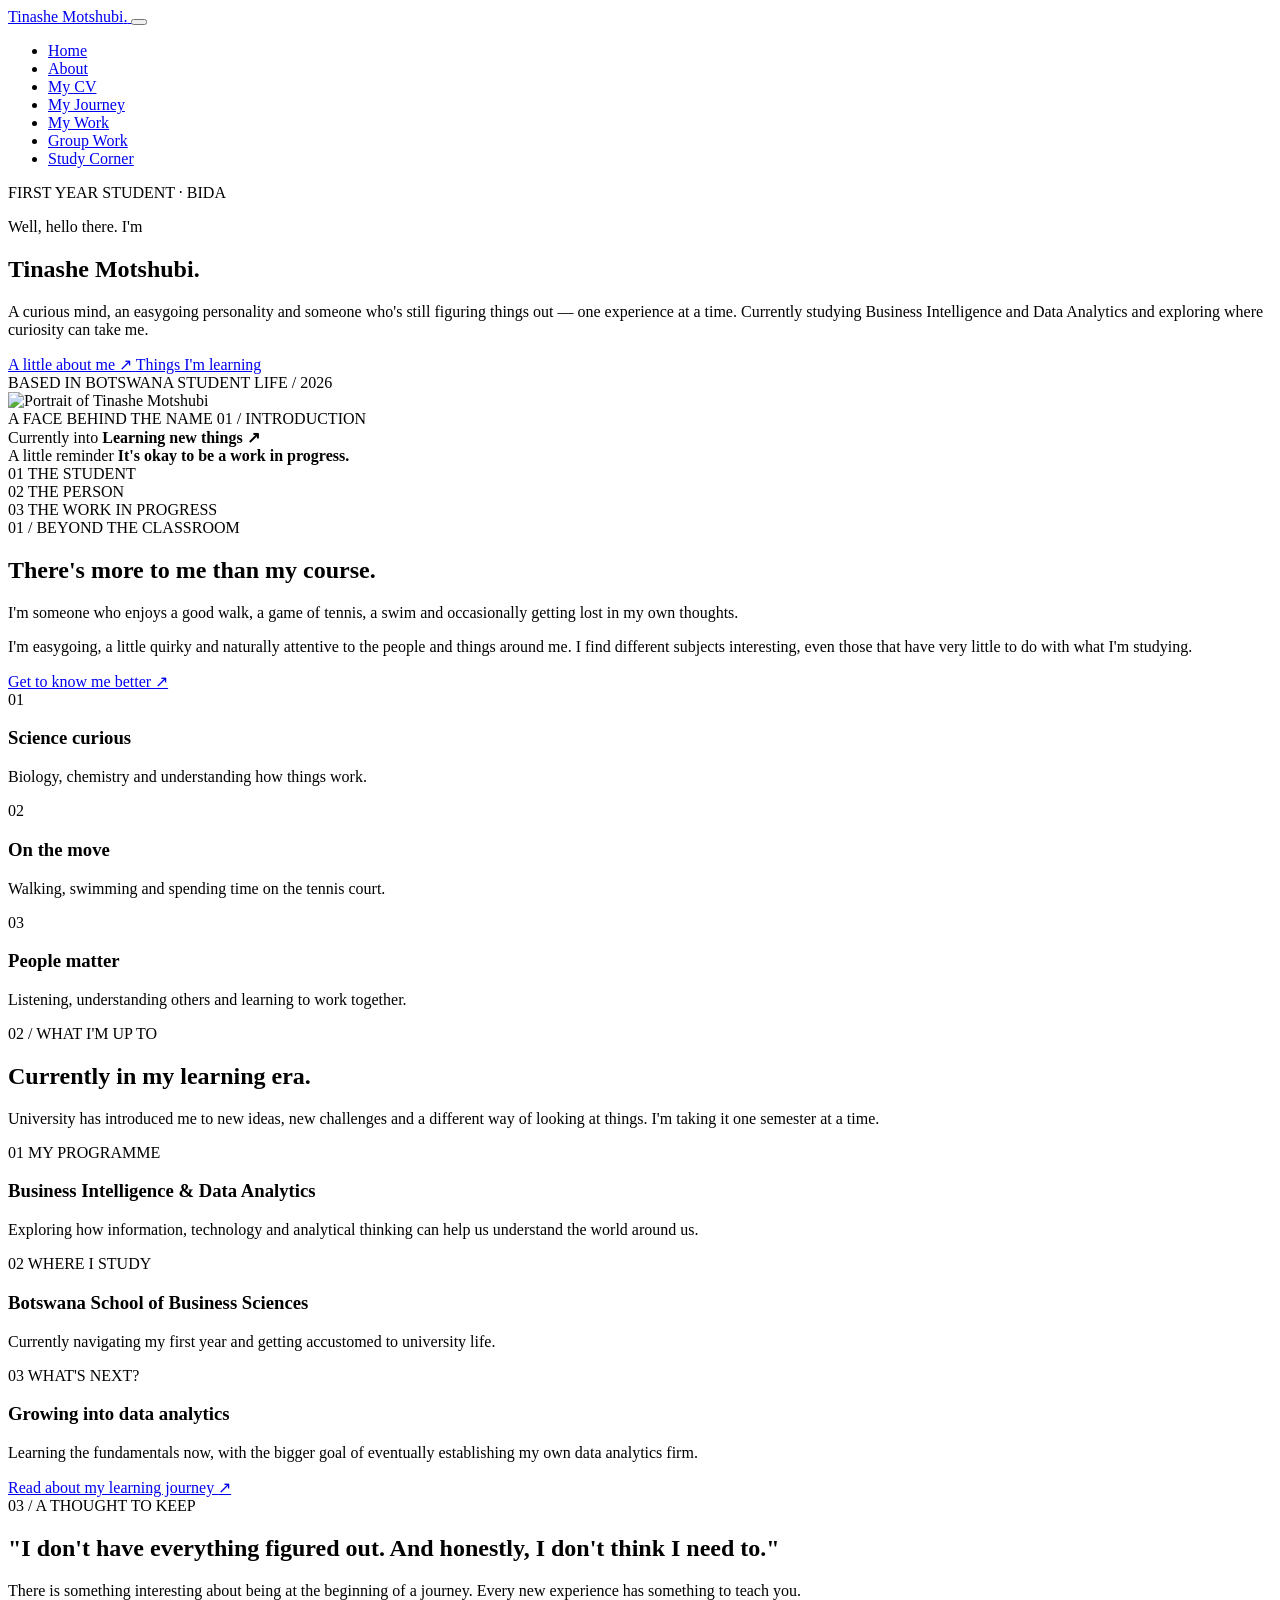
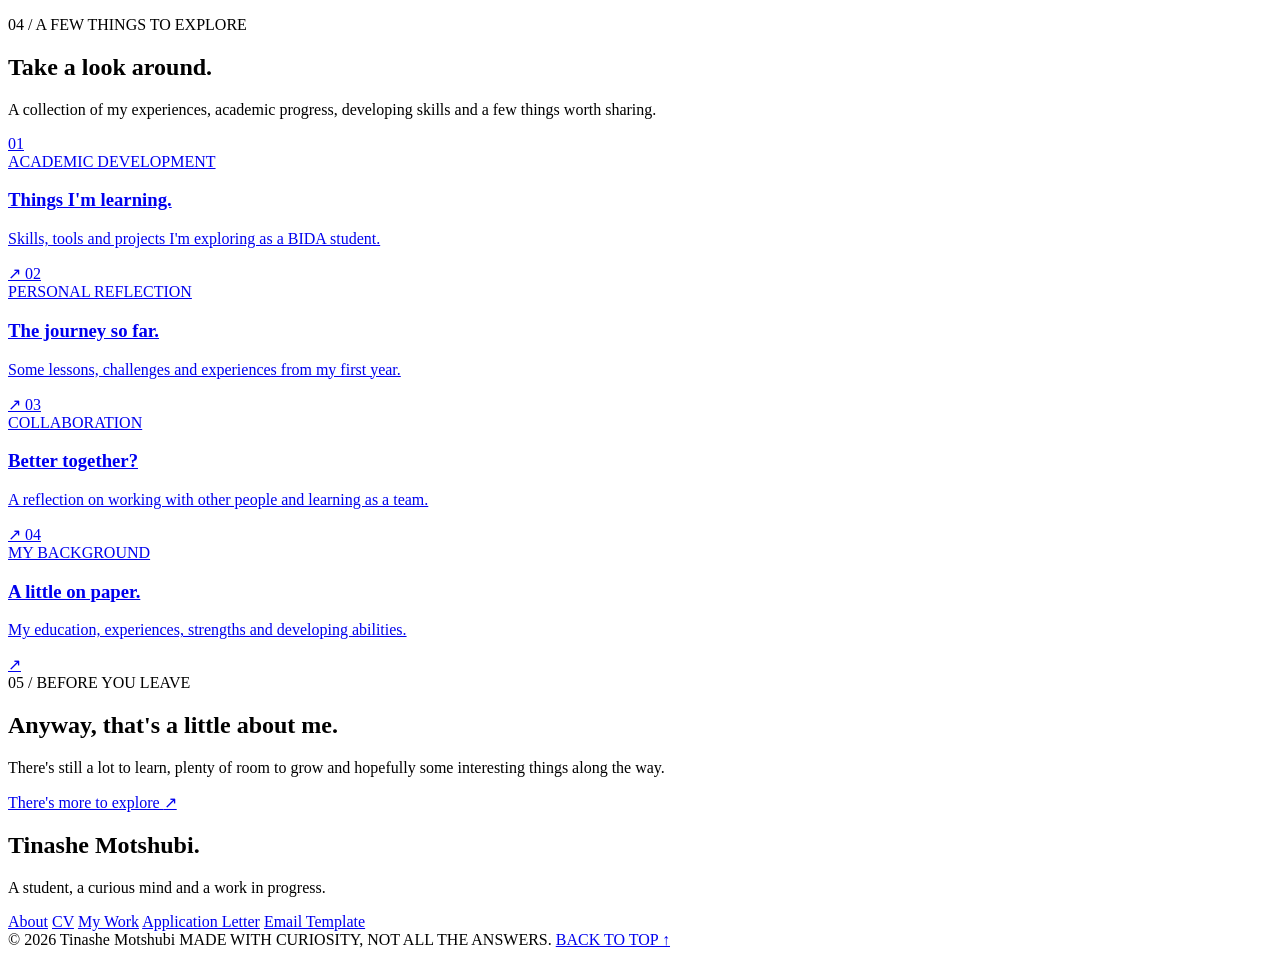
==== index.html @ c5d9ea35 "Add initial HTML structure for personal portfolio" ====
<!DOCTYPE html>
<html lang="en">
<head>
    <meta charset="UTF-8">
    <meta name="viewport" content="width=device-width, initial-scale=1.0">

    <meta name="description" content="The personal portfolio of Tinashe Motshubi, a first-year Business Intelligence and Data Analytics student.">
    <meta name="author" content="Tinashe Motshubi">

    <title>Tinashe Motshubi | Personal Portfolio</title>

    <link rel="stylesheet" href="style.css">

    <script src="script.js" defer></script>
</head>

<body>

    <!-- =========================================
         NAVIGATION
    ========================================== -->

    <header class="site-header">

        <nav class="navigation">

            <a href="index.html" class="site-name">
                Tinashe Motshubi<span>.</span>
            </a>

            <button class="menu-toggle"
                    aria-label="Open navigation menu"
                    aria-expanded="false"
                    aria-controls="nav-menu">
                <span></span>
                <span></span>
                <span></span>
            </button>

            <ul class="nav-menu" id="nav-menu">
                <li><a href="index.html" class="active">Home</a></li>
                <li><a href="pages/about.html">About</a></li>
                <li><a href="pages/cv.html">My CV</a></li>
                <li><a href="pages/learning-journey.html">My Journey</a></li>
                <li><a href="pages/skills-projects.html">My Work</a></li>
                <li><a href="pages/group-work.html">Group Work</a></li>
                <li><a href="pages/study-corner.html">Study Corner</a></li>
            </ul>

        </nav>

    </header>


    <main>

        <!-- =========================================
             HERO SECTION
        ========================================== -->

        <section class="hero-section">

            <div class="hero-content">

                <div class="availability-label">
                    <span class="status-dot"></span>
                    FIRST YEAR STUDENT · BIDA
                </div>

                <p class="hero-intro">Well, hello there. I'm</p>

                <h1>
                    Tinashe
                    <span>Motshubi.</span>
                </h1>

                <p class="hero-description">
                    A curious mind, an easygoing personality and someone
                    who's still figuring things out — one experience at a time.
                    Currently studying Business Intelligence and Data Analytics
                    and exploring where curiosity can take me.
                </p>

                <div class="hero-buttons">

                    <a href="pages/about.html" class="primary-button">
                        A little about me
                        <span aria-hidden="true">↗</span>
                    </a>

                    <a href="pages/skills-projects.html" class="secondary-button">
                        Things I'm learning
                    </a>

                </div>

                <div class="hero-meta">
                    <span>BASED IN BOTSWANA</span>
                    <span>STUDENT LIFE / 2026</span>
                </div>

            </div>


            <div class="hero-visual">

                <!-- Replace this image with Tinashe's actual photograph -->

                <div class="portrait-frame">

                    <img
                        src="assets/images/tinashe.jpg"
                        alt="Portrait of Tinashe Motshubi"
                        class="hero-image"
                    >

                    <div class="image-caption">
                        <span>A FACE BEHIND THE NAME</span>
                        <span>01 / INTRODUCTION</span>
                    </div>

                </div>

                <div class="floating-note note-one">
                    <span>Currently into</span>
                    <strong>Learning new things ↗</strong>
                </div>

                <div class="floating-note note-two">
                    <span>A little reminder</span>
                    <strong>It's okay to be a work in progress.</strong>
                </div>

            </div>

        </section>


        <!-- =========================================
             INTRODUCTION STRIP
        ========================================== -->

        <section class="intro-strip">

            <div class="intro-item">
                <span class="intro-number">01</span>
                <span>THE STUDENT</span>
            </div>

            <div class="intro-item">
                <span class="intro-number">02</span>
                <span>THE PERSON</span>
            </div>

            <div class="intro-item">
                <span class="intro-number">03</span>
                <span>THE WORK IN PROGRESS</span>
            </div>

        </section>


        <!-- =========================================
             ABOUT PREVIEW
        ========================================== -->

        <section class="about-preview section-padding">

            <div class="section-heading">

                <span class="section-label">01 / BEYOND THE CLASSROOM</span>

                <h2>
                    There's more to me
                    than my <span>course.</span>
                </h2>

            </div>

            <div class="about-preview-content">

                <div class="about-statement">
                    <p>
                        I'm someone who enjoys a good walk, a game of tennis,
                        a swim and occasionally getting lost in my own thoughts.
                    </p>

                    <p>
                        I'm easygoing, a little quirky and naturally attentive
                        to the people and things around me. I find different
                        subjects interesting, even those that have very little
                        to do with what I'm studying.
                    </p>

                    <a href="pages/about.html" class="text-link">
                        Get to know me better <span>↗</span>
                    </a>
                </div>

                <div class="interest-cards">

                    <article class="interest-card">
                        <span class="interest-icon">01</span>
                        <h3>Science curious</h3>
                        <p>Biology, chemistry and understanding how things work.</p>
                    </article>

                    <article class="interest-card">
                        <span class="interest-icon">02</span>
                        <h3>On the move</h3>
                        <p>Walking, swimming and spending time on the tennis court.</p>
                    </article>

                    <article class="interest-card">
                        <span class="interest-icon">03</span>
                        <h3>People matter</h3>
                        <p>Listening, understanding others and learning to work together.</p>
                    </article>

                </div>

            </div>

        </section>


        <!-- =========================================
             ACADEMIC LIFE
        ========================================== -->

        <section class="academic-section section-padding">

            <div class="academic-heading">

                <span class="section-label">02 / WHAT I'M UP TO</span>

                <h2>
                    Currently in my
                    <span>learning era.</span>
                </h2>

                <p>
                    University has introduced me to new ideas, new challenges
                    and a different way of looking at things. I'm taking it
                    one semester at a time.
                </p>

            </div>


            <div class="academic-details">

                <article class="academic-card">

                    <span class="card-index">01</span>

                    <span class="card-category">MY PROGRAMME</span>

                    <h3>Business Intelligence & Data Analytics</h3>

                    <p>
                        Exploring how information, technology and analytical
                        thinking can help us understand the world around us.
                    </p>

                </article>


                <article class="academic-card">

                    <span class="card-index">02</span>

                    <span class="card-category">WHERE I STUDY</span>

                    <h3>Botswana School of Business Sciences</h3>

                    <p>
                        Currently navigating my first year and getting
                        accustomed to university life.
                    </p>

                </article>


                <article class="academic-card">

                    <span class="card-index">03</span>

                    <span class="card-category">WHAT'S NEXT?</span>

                    <h3>Growing into data analytics</h3>

                    <p>
                        Learning the fundamentals now, with the bigger goal
                        of eventually establishing my own data analytics firm.
                    </p>

                </article>

            </div>

            <a href="pages/learning-journey.html" class="text-link">
                Read about my learning journey <span>↗</span>
            </a>

        </section>


        <!-- =========================================
             PERSONAL PHILOSOPHY
        ========================================== -->

        <section class="quote-section">

            <div class="quote-content">

                <span class="section-label">03 / A THOUGHT TO KEEP</span>

                <h2>
                    "I don't have everything figured out.
                    <span>And honestly, I don't think I need to.</span>"
                </h2>

                <p>
                    There is something interesting about being at the
                    beginning of a journey. Every new experience has
                    something to teach you.
                </p>

            </div>

        </section>


        <!-- =========================================
             PORTFOLIO PREVIEW
        ========================================== -->

        <section class="portfolio-preview section-padding">

            <div class="section-heading">

                <span class="section-label">04 / A FEW THINGS TO EXPLORE</span>

                <h2>
                    Take a look
                    <span>around.</span>
                </h2>

                <p>
                    A collection of my experiences, academic progress,
                    developing skills and a few things worth sharing.
                </p>

            </div>


            <div class="portfolio-grid">

                <a href="pages/skills-projects.html" class="portfolio-card">

                    <span class="portfolio-number">01</span>

                    <div class="portfolio-card-content">
                        <span>ACADEMIC DEVELOPMENT</span>
                        <h3>Things I'm learning.</h3>
                        <p>
                            Skills, tools and projects I'm exploring
                            as a BIDA student.
                        </p>
                    </div>

                    <span class="portfolio-arrow">↗</span>

                </a>


                <a href="pages/learning-journey.html" class="portfolio-card">

                    <span class="portfolio-number">02</span>

                    <div class="portfolio-card-content">
                        <span>PERSONAL REFLECTION</span>
                        <h3>The journey so far.</h3>
                        <p>
                            Some lessons, challenges and experiences
                            from my first year.
                        </p>
                    </div>

                    <span class="portfolio-arrow">↗</span>

                </a>


                <a href="pages/group-work.html" class="portfolio-card">

                    <span class="portfolio-number">03</span>

                    <div class="portfolio-card-content">
                        <span>COLLABORATION</span>
                        <h3>Better together?</h3>
                        <p>
                            A reflection on working with other people
                            and learning as a team.
                        </p>
                    </div>

                    <span class="portfolio-arrow">↗</span>

                </a>


                <a href="pages/cv.html" class="portfolio-card">

                    <span class="portfolio-number">04</span>

                    <div class="portfolio-card-content">
                        <span>MY BACKGROUND</span>
                        <h3>A little on paper.</h3>
                        <p>
                            My education, experiences, strengths
                            and developing abilities.
                        </p>
                    </div>

                    <span class="portfolio-arrow">↗</span>

                </a>

            </div>

        </section>


        <!-- =========================================
             CLOSING SECTION
        ========================================== -->

        <section class="closing-section">

            <span class="section-label">05 / BEFORE YOU LEAVE</span>

            <h2>
                Anyway, that's
                <span>a little about me.</span>
            </h2>

            <p>
                There's still a lot to learn, plenty of room to grow
                and hopefully some interesting things along the way.
            </p>

            <a href="pages/about.html" class="primary-button">
                There's more to explore <span>↗</span>
            </a>

        </section>

    </main>


    <!-- =========================================
         FOOTER
    ========================================== -->

    <footer class="site-footer">

        <div class="footer-top">

            <div class="footer-identity">
                <h2>Tinashe Motshubi.</h2>
                <p>A student, a curious mind and a work in progress.</p>
            </div>

            <div class="footer-links">

                <a href="pages/about.html">About</a>
                <a href="pages/cv.html">CV</a>
                <a href="pages/skills-projects.html">My Work</a>
                <a href="pages/application-letter.html">Application Letter</a>
                <a href="pages/email-template.html">Email Template</a>

            </div>

        </div>

        <div class="footer-bottom">

            <span>© 2026 Tinashe Motshubi</span>

            <span>MADE WITH CURIOSITY, NOT ALL THE ANSWERS.</span>

            <a href="index.html">BACK TO TOP ↑</a>

        </div>

    </footer>

</body>
</html>
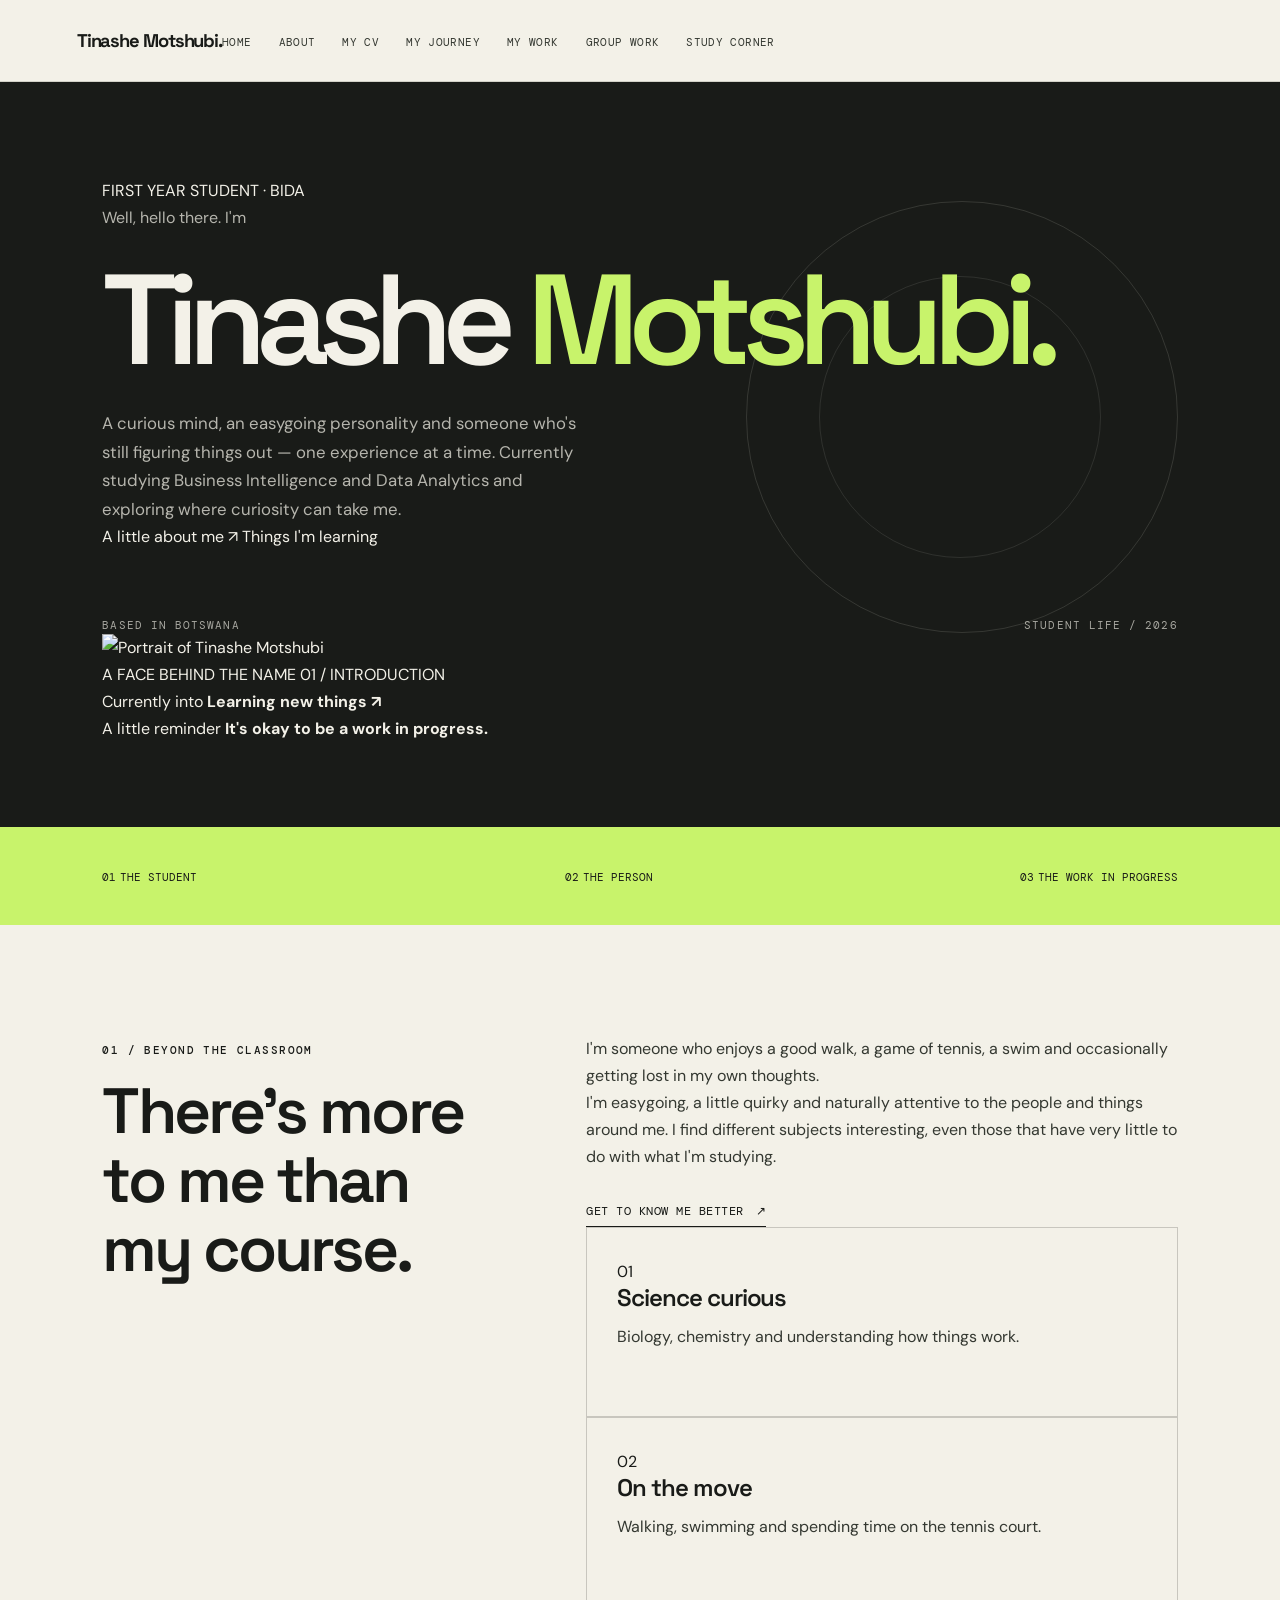
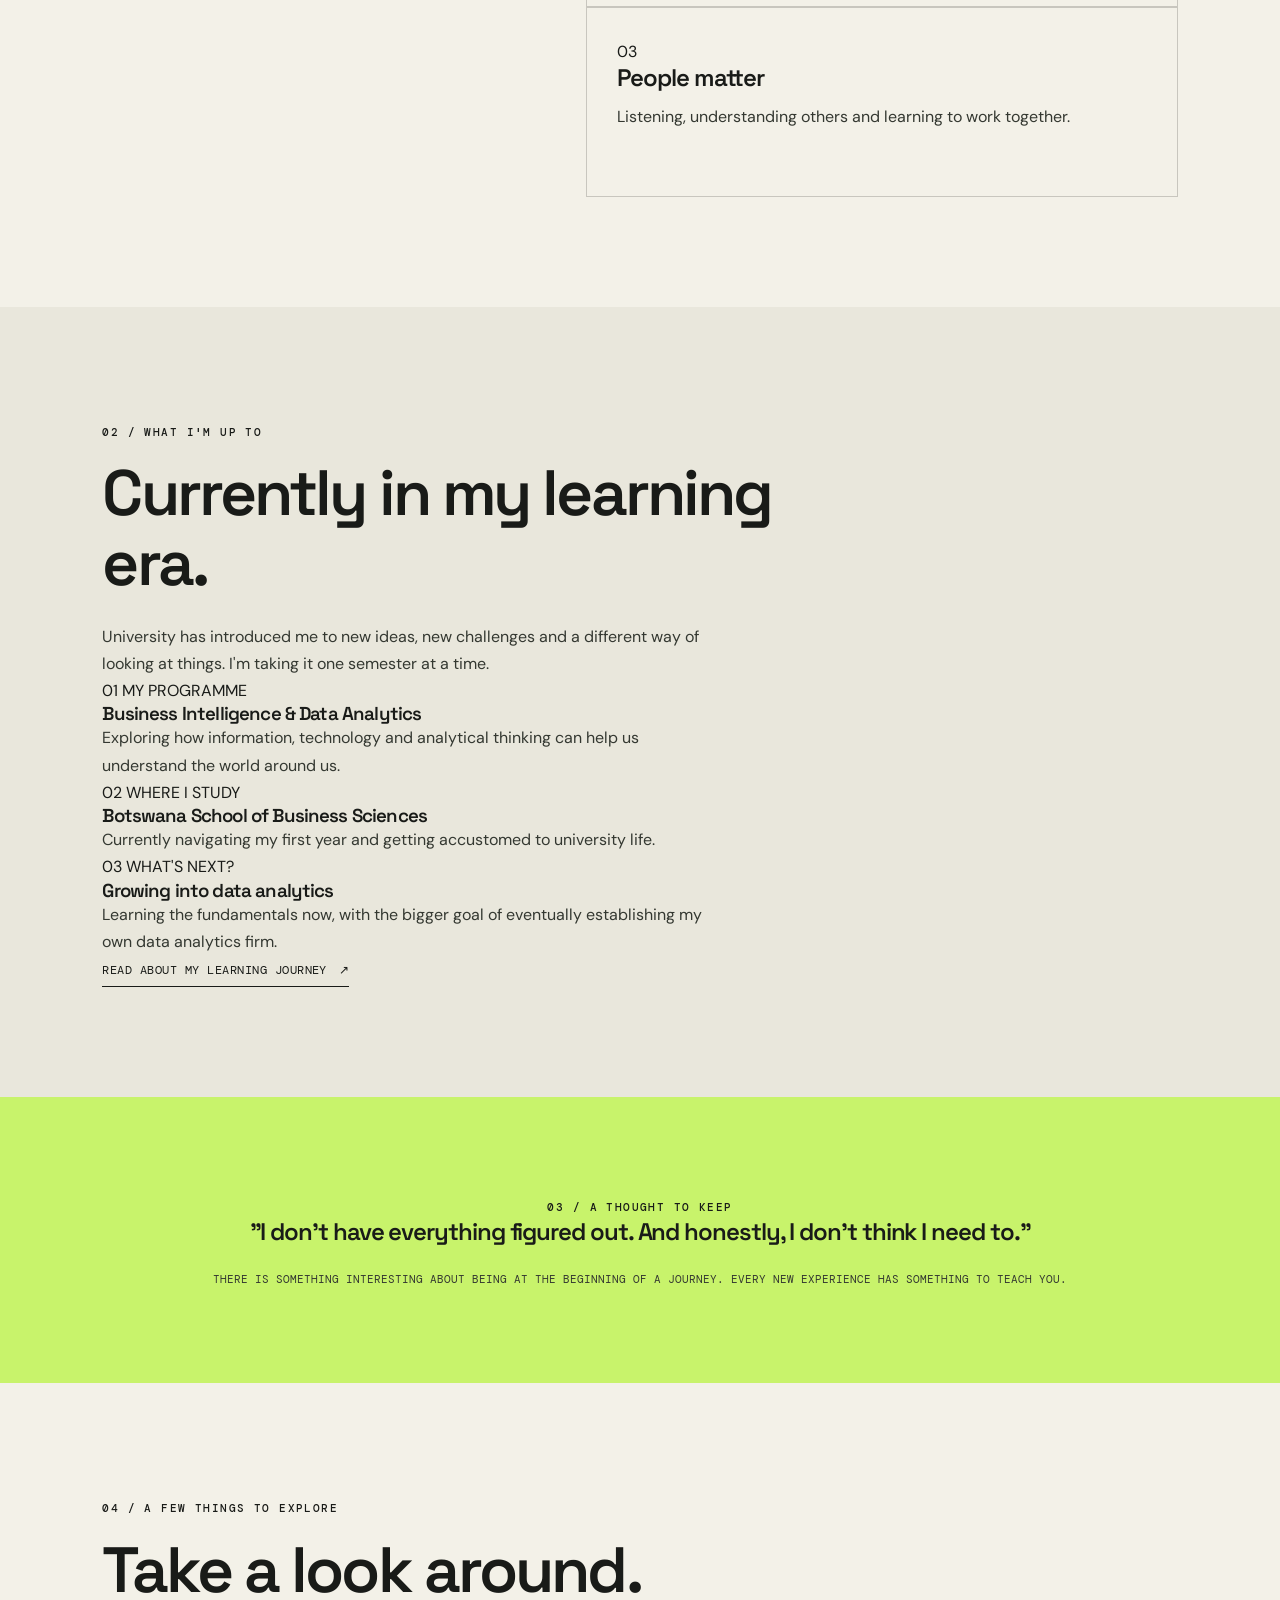
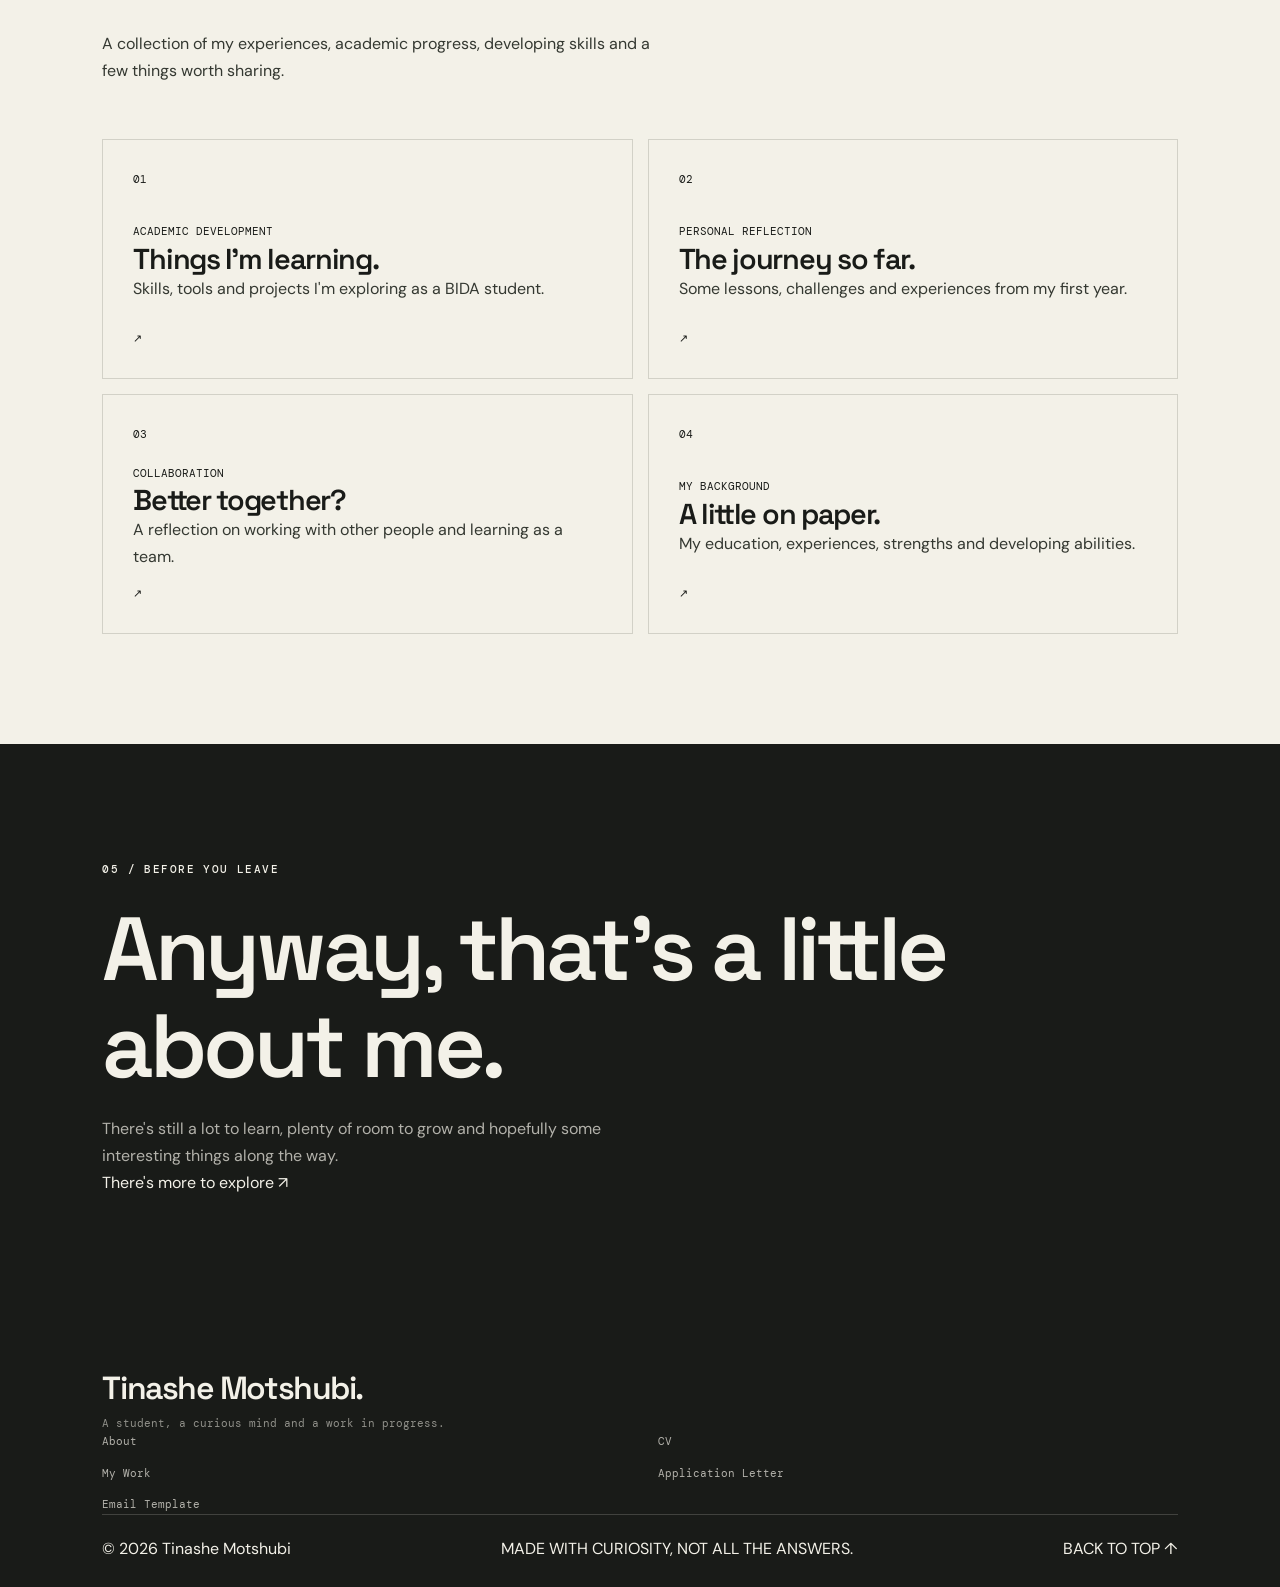
==== commit c6c274b2: "Update index.html" ====
--- a/index.html
+++ b/index.html
@@ -110,7 +110,7 @@
                 <div class="portrait-frame">
 
                     <img
-                        src="assets/images/tinashe.jpg"
+                        src="images/tinashe.JPG"
                         alt="Portrait of Tinashe Motshubi"
                         class="hero-image"
                     >
--- a/style.css
+++ b/style.css
@@ -0,0 +1,2064 @@
+
+/* =========================================================
+   TINASHE MOTSHUBI
+   PERSONAL PORTFOLIO
+   Visual Direction: Contemporary Editorial / Digital Journal
+
+   Colour palette:
+   Warm Paper  #F3F1E8
+   Deep Ink    #191B18
+   Acid Lime   #C8F36B
+   Soft Grey   #DADBD2
+========================================================= */
+
+
+/* =========================================================
+   01. FONTS & ROOT VARIABLES
+========================================================= */
+
+@import url('https://fonts.googleapis.com/css2?family=DM+Mono:wght@400;500&family=DM+Sans:wght@400;500;600;700;800&family=Space+Grotesk:wght@400;500;600;700&display=swap');
+
+:root {
+    --paper: #F3F1E8;
+    --paper-dark: #E9E7DC;
+    --ink: #191B18;
+    --ink-soft: #343831;
+    --lime: #C8F36B;
+    --lime-dark: #A9D84B;
+    --grey: #777A70;
+    --line: #D2D1C7;
+    --white: #FFFFFF;
+
+    --font-heading: 'Space Grotesk', sans-serif;
+    --font-body: 'DM Sans', sans-serif;
+    --font-mono: 'DM Mono', monospace;
+
+    --page-width: 1240px;
+    --section-space: 110px;
+    --radius-small: 5px;
+    --radius-large: 14px;
+
+    --transition: 0.3s ease;
+}
+
+
+/* =========================================================
+   02. RESET & GLOBAL STYLES
+========================================================= */
+
+* {
+    margin: 0;
+    padding: 0;
+    box-sizing: border-box;
+}
+
+html {
+    scroll-behavior: smooth;
+    scroll-padding-top: 90px;
+}
+
+body {
+    background: var(--paper);
+    color: var(--ink);
+    font-family: var(--font-body);
+    font-size: 16px;
+    line-height: 1.7;
+    overflow-x: hidden;
+}
+
+body::selection {
+    background: var(--lime);
+    color: var(--ink);
+}
+
+img {
+    display: block;
+    max-width: 100%;
+}
+
+a {
+    color: inherit;
+    text-decoration: none;
+}
+
+button {
+    font: inherit;
+}
+
+ul {
+    list-style: none;
+}
+
+p {
+    color: var(--ink-soft);
+}
+
+h1,
+h2,
+h3,
+h4 {
+    font-family: var(--font-heading);
+    font-weight: 600;
+    line-height: 1.08;
+    letter-spacing: -0.045em;
+}
+
+::selection {
+    background: var(--lime);
+    color: var(--ink);
+}
+
+
+/* =========================================================
+   03. REUSABLE LAYOUT
+========================================================= */
+
+main {
+    width: 100%;
+    overflow: hidden;
+}
+
+.section-padding {
+    padding: var(--section-space) max(6%, calc((100% - var(--page-width)) / 2));
+}
+
+.section-heading {
+    max-width: 760px;
+    margin-bottom: 55px;
+}
+
+.section-heading h2 {
+    font-size: clamp(2.3rem, 5vw, 4.3rem);
+    max-width: 750px;
+    margin: 15px 0 20px;
+}
+
+.section-heading > p:not(.eyebrow) {
+    max-width: 570px;
+}
+
+.section-number {
+    display: inline-block;
+    font-family: var(--font-mono);
+    font-size: 0.75rem;
+    color: var(--grey);
+    margin-bottom: 15px;
+}
+
+.eyebrow,
+.section-label,
+.note-label {
+    font-family: var(--font-mono);
+    font-size: 0.68rem;
+    font-weight: 500;
+    letter-spacing: 0.13em;
+    text-transform: uppercase;
+}
+
+.eyebrow {
+    color: var(--grey);
+}
+
+.large-paragraph {
+    font-family: var(--font-heading);
+    font-size: clamp(1.5rem, 2.5vw, 2.2rem);
+    line-height: 1.3;
+    letter-spacing: -0.035em;
+    color: var(--ink);
+}
+
+.text-link {
+    display: inline-flex;
+    align-items: center;
+    gap: 12px;
+    padding-bottom: 5px;
+    border-bottom: 1px solid var(--ink);
+    font-family: var(--font-mono);
+    font-size: 0.76rem;
+    text-transform: uppercase;
+    letter-spacing: 0.04em;
+    transition: var(--transition);
+}
+
+.text-link:hover {
+    color: #638A26;
+    border-color: #638A26;
+    gap: 19px;
+}
+
+
+/* =========================================================
+   04. HEADER & NAVIGATION
+========================================================= */
+
+.site-header {
+    min-height: 82px;
+    padding: 0 6%;
+    display: flex;
+    align-items: center;
+    justify-content: space-between;
+    gap: 30px;
+    position: relative;
+    z-index: 100;
+    background: var(--paper);
+    border-bottom: 1px solid var(--line);
+}
+
+.site-name {
+    font-family: var(--font-heading);
+    font-size: 1.15rem;
+    font-weight: 700;
+    letter-spacing: -0.06em;
+    white-space: nowrap;
+}
+
+.navigation {
+    display: flex;
+    align-items: center;
+}
+
+.nav-menu {
+    display: flex;
+    align-items: center;
+    gap: 27px;
+}
+
+.nav-menu a {
+    position: relative;
+    font-family: var(--font-mono);
+    font-size: 0.66rem;
+    text-transform: uppercase;
+    letter-spacing: 0.035em;
+    color: var(--ink-soft);
+    transition: var(--transition);
+}
+
+.nav-menu a::after {
+    content: "";
+    position: absolute;
+    left: 0;
+    bottom: -7px;
+    width: 0;
+    height: 2px;
+    background: var(--ink);
+    transition: var(--transition);
+}
+
+.nav-menu a:hover {
+    color: var(--ink);
+}
+
+.nav-menu a:hover::after {
+    width: 100%;
+}
+
+.menu-toggle {
+    display: none;
+    width: 43px;
+    height: 43px;
+    border: 1px solid var(--line);
+    background: transparent;
+    border-radius: 50%;
+    cursor: pointer;
+    align-items: center;
+    justify-content: center;
+    flex-direction: column;
+    gap: 6px;
+}
+
+.menu-toggle span {
+    display: block;
+    width: 17px;
+    height: 2px;
+    background: var(--ink);
+    transition: var(--transition);
+}
+
+.menu-toggle.menu-active span:first-child {
+    transform: translateY(4px) rotate(45deg);
+}
+
+.menu-toggle.menu-active span:last-child {
+    transform: translateY(-4px) rotate(-45deg);
+}
+
+
+/* =========================================================
+   05. HOMEPAGE HERO
+========================================================= */
+
+.hero-section {
+    min-height: 690px;
+    padding: 95px 8% 85px;
+    background: var(--ink);
+    color: var(--paper);
+    display: flex;
+    flex-direction: column;
+    justify-content: space-between;
+    position: relative;
+    isolation: isolate;
+}
+
+.hero-section::before {
+    content: "";
+    position: absolute;
+    width: 430px;
+    height: 430px;
+    border: 1px solid rgba(243, 241, 232, 0.13);
+    border-radius: 50%;
+    right: 8%;
+    top: 16%;
+    z-index: -1;
+}
+
+.hero-section::after {
+    content: "";
+    position: absolute;
+    width: 280px;
+    height: 280px;
+    border: 1px solid rgba(243, 241, 232, 0.1);
+    border-radius: 50%;
+    right: 14%;
+    top: 26%;
+    z-index: -1;
+}
+
+.hero-section .eyebrow,
+.hero-section .section-label {
+    color: var(--lime);
+}
+
+.hero-section h1 {
+    max-width: 1000px;
+    font-size: clamp(4rem, 10vw, 9.2rem);
+    line-height: 0.92;
+    letter-spacing: -0.085em;
+    color: var(--paper);
+    margin: 30px 0;
+}
+
+.hero-section h1 span {
+    color: var(--lime);
+}
+
+.hero-section p {
+    color: rgba(243, 241, 232, 0.72);
+}
+
+.hero-section .hero-description {
+    max-width: 480px;
+    font-size: 1.05rem;
+    margin-top: 28px;
+}
+
+.hero-bottom,
+.hero-meta,
+.hero-details {
+    display: flex;
+    align-items: center;
+    justify-content: space-between;
+    gap: 20px;
+    margin-top: 65px;
+}
+
+.hero-bottom span,
+.hero-meta span,
+.hero-details span {
+    font-family: var(--font-mono);
+    font-size: 0.67rem;
+    letter-spacing: 0.1em;
+    text-transform: uppercase;
+    color: rgba(243, 241, 232, 0.65);
+}
+
+
+/* =========================================================
+   06. HOMEPAGE CONTENT SECTIONS
+========================================================= */
+
+.intro-strip {
+    padding: 35px 8%;
+    display: flex;
+    justify-content: space-between;
+    align-items: center;
+    gap: 30px;
+    background: var(--lime);
+}
+
+.intro-strip p {
+    color: var(--ink);
+    font-family: var(--font-heading);
+    font-size: 1.2rem;
+}
+
+.intro-strip span {
+    font-family: var(--font-mono);
+    font-size: 0.7rem;
+    text-transform: uppercase;
+}
+
+.about-preview,
+.academic-section,
+.portfolio-preview,
+.closing-section {
+    padding: var(--section-space) 8%;
+}
+
+.about-preview {
+    display: grid;
+    grid-template-columns: 0.8fr 1.2fr;
+    gap: 90px;
+    align-items: start;
+}
+
+.about-preview h2,
+.academic-section h2,
+.portfolio-preview h2 {
+    font-size: clamp(2.7rem, 5vw, 5rem);
+    max-width: 700px;
+    margin: 15px 0 25px;
+}
+
+.about-preview p,
+.academic-section p {
+    max-width: 600px;
+}
+
+.about-preview .text-link {
+    margin-top: 30px;
+}
+
+.academic-section {
+    background: var(--paper-dark);
+}
+
+.academic-section > div,
+.academic-content {
+    max-width: var(--page-width);
+    margin: auto;
+}
+
+.quote-section,
+.quote-block {
+    padding: 95px 8%;
+    background: var(--lime);
+    text-align: center;
+}
+
+.quote-section blockquote,
+.quote-block blockquote {
+    max-width: 950px;
+    margin: auto;
+    font-family: var(--font-heading);
+    font-size: clamp(2rem, 5vw, 4.5rem);
+    line-height: 1.15;
+    letter-spacing: -0.06em;
+}
+
+.quote-section p,
+.quote-block p {
+    margin-top: 25px;
+    font-family: var(--font-mono);
+    font-size: 0.68rem;
+    text-transform: uppercase;
+}
+
+.portfolio-preview {
+    background: var(--paper);
+}
+
+.portfolio-grid,
+.preview-grid {
+    display: grid;
+    grid-template-columns: repeat(2, 1fr);
+    gap: 15px;
+    margin-top: 45px;
+}
+
+.portfolio-card,
+.preview-card {
+    min-height: 240px;
+    padding: 30px;
+    border: 1px solid var(--line);
+    display: flex;
+    flex-direction: column;
+    justify-content: space-between;
+    transition: var(--transition);
+}
+
+.portfolio-card:hover,
+.preview-card:hover {
+    background: var(--lime);
+    border-color: var(--lime);
+    transform: translateY(-4px);
+}
+
+.portfolio-card h3,
+.preview-card h3 {
+    font-size: 1.8rem;
+}
+
+.portfolio-card span,
+.preview-card span {
+    font-family: var(--font-mono);
+    font-size: 0.7rem;
+    text-transform: uppercase;
+}
+
+.closing-section {
+    background: var(--ink);
+    color: var(--paper);
+}
+
+.closing-section h2 {
+    max-width: 850px;
+    font-size: clamp(3rem, 7vw, 6.5rem);
+    color: var(--paper);
+    margin: 20px 0;
+}
+
+.closing-section p {
+    max-width: 520px;
+    color: rgba(243, 241, 232, 0.7);
+}
+
+.closing-section .text-link {
+    color: var(--lime);
+    border-color: var(--lime);
+    margin-top: 30px;
+}
+
+
+/* =========================================================
+   07. GENERAL INNER PAGE HERO
+========================================================= */
+
+.page-hero {
+    min-height: 500px;
+    padding: 55px 8% 65px;
+    background: var(--ink);
+    color: var(--paper);
+    display: flex;
+    flex-direction: column;
+    justify-content: space-between;
+    position: relative;
+    overflow: hidden;
+}
+
+.page-hero::after {
+    content: "";
+    position: absolute;
+    width: 360px;
+    height: 360px;
+    border: 1px solid rgba(243, 241, 232, 0.13);
+    border-radius: 50%;
+    right: -70px;
+    bottom: -170px;
+}
+
+.page-hero .section-label,
+.page-hero .eyebrow {
+    color: var(--lime);
+}
+
+.page-hero-content {
+    position: relative;
+    z-index: 1;
+    margin: 65px 0 55px;
+}
+
+.page-hero h1 {
+    max-width: 1000px;
+    font-size: clamp(3.5rem, 8vw, 7.5rem);
+    color: var(--paper);
+    letter-spacing: -0.08em;
+    line-height: 0.98;
+    margin: 18px 0 25px;
+}
+
+.page-hero h1 span {
+    color: var(--lime);
+    display: block;
+}
+
+.page-hero .hero-description {
+    max-width: 550px;
+    color: rgba(243, 241, 232, 0.7);
+    font-size: 1.05rem;
+}
+
+.email-meta,
+.study-meta,
+.page-meta {
+    display: flex;
+    justify-content: space-between;
+    flex-wrap: wrap;
+    gap: 15px;
+    border-top: 1px solid rgba(243, 241, 232, 0.2);
+    padding-top: 20px;
+}
+
+.email-meta span,
+.study-meta span,
+.page-meta span {
+    color: rgba(243, 241, 232, 0.65);
+    font-family: var(--font-mono);
+    font-size: 0.65rem;
+    letter-spacing: 0.09em;
+}
+
+
+/* =========================================================
+   08. ABOUT PAGE
+========================================================= */
+
+.about-hero {
+    background: var(--ink);
+}
+
+.about-introduction,
+.about-personality,
+.about-academics,
+.about-direction,
+.about-hobbies {
+    padding: var(--section-space) 8%;
+}
+
+.about-introduction {
+    display: grid;
+    grid-template-columns: 0.8fr 1.2fr;
+    gap: 80px;
+}
+
+.about-introduction h2,
+.about-personality h2,
+.about-academics h2,
+.about-direction h2,
+.about-hobbies h2 {
+    font-size: clamp(2.3rem, 5vw, 4.5rem);
+    margin: 15px 0 25px;
+}
+
+.about-introduction p,
+.about-personality p,
+.about-academics p,
+.about-direction p,
+.about-hobbies p {
+    max-width: 650px;
+}
+
+.about-personality {
+    background: var(--lime);
+}
+
+.about-personality p {
+    color: var(--ink);
+}
+
+.personality-grid,
+.hobby-grid,
+.interest-grid {
+    display: grid;
+    grid-template-columns: repeat(3, 1fr);
+    gap: 15px;
+    margin-top: 45px;
+}
+
+.personality-card,
+.hobby-card,
+.interest-card {
+    padding: 30px;
+    min-height: 190px;
+    border: 1px solid rgba(25, 27, 24, 0.2);
+}
+
+.personality-card h3,
+.hobby-card h3,
+.interest-card h3 {
+    font-size: 1.5rem;
+    margin-bottom: 12px;
+}
+
+.about-academics {
+    background: var(--paper);
+}
+
+.about-direction {
+    background: var(--ink);
+    color: var(--paper);
+}
+
+.about-direction h2,
+.about-direction h3 {
+    color: var(--paper);
+}
+
+.about-direction p {
+    color: rgba(243, 241, 232, 0.7);
+}
+
+.about-hobbies {
+    background: var(--paper-dark);
+}
+
+
+/* =========================================================
+   09. CV PAGE
+========================================================= */
+
+.cv-hero {
+    background: var(--ink);
+}
+
+.cv-introduction,
+.cv-objective,
+.cv-education,
+.cv-leadership,
+.cv-skills,
+.cv-interests,
+.cv-references {
+    padding: 85px 8%;
+}
+
+.cv-contact-strip {
+    display: flex;
+    flex-wrap: wrap;
+    gap: 25px;
+    padding: 25px 8%;
+    background: var(--lime);
+}
+
+.cv-contact-strip p,
+.cv-contact-strip a {
+    color: var(--ink);
+    font-family: var(--font-mono);
+    font-size: 0.75rem;
+}
+
+.cv-objective {
+    display: grid;
+    grid-template-columns: 0.8fr 1.2fr;
+    gap: 75px;
+}
+
+.cv-objective h2,
+.cv-education h2,
+.cv-leadership h2,
+.cv-skills h2,
+.cv-interests h2 {
+    font-size: clamp(2.2rem, 4vw, 4rem);
+    margin: 15px 0 25px;
+}
+
+.education-timeline {
+    max-width: 900px;
+    margin-top: 45px;
+    border-left: 1px solid var(--line);
+}
+
+.timeline-item,
+.education-item {
+    position: relative;
+    padding: 0 0 35px 35px;
+    margin-left: 5px;
+}
+
+.timeline-item::before,
+.education-item::before {
+    content: "";
+    position: absolute;
+    left: -6px;
+    top: 8px;
+    width: 11px;
+    height: 11px;
+    background: var(--lime-dark);
+    border: 2px solid var(--paper);
+    border-radius: 50%;
+}
+
+.timeline-item h3,
+.education-item h3 {
+    font-size: 1.3rem;
+    margin-bottom: 5px;
+}
+
+.timeline-item .timeline-date,
+.education-item .timeline-date {
+    font-family: var(--font-mono);
+    font-size: 0.68rem;
+    color: var(--grey);
+    margin-bottom: 8px;
+}
+
+.cv-leadership {
+    background: var(--paper-dark);
+}
+
+.cv-skills {
+    background: var(--ink);
+    color: var(--paper);
+}
+
+.cv-skills h2 {
+    color: var(--paper);
+}
+
+.cv-skills p {
+    color: rgba(243, 241, 232, 0.75);
+}
+
+.cv-skills ul,
+.cv-interests ul {
+    display: grid;
+    grid-template-columns: repeat(2, 1fr);
+    gap: 12px;
+    margin-top: 30px;
+}
+
+.cv-skills li,
+.cv-interests li {
+    padding: 15px 18px;
+    border: 1px solid var(--line);
+}
+
+.cv-skills li {
+    border-color: rgba(243, 241, 232, 0.2);
+    color: var(--paper);
+}
+
+.cv-references {
+    background: var(--lime);
+}
+
+
+/* =========================================================
+   10. LEARNING JOURNEY PAGE
+========================================================= */
+
+.learning-hero {
+    background: var(--ink);
+}
+
+.learning-introduction,
+.learning-reflection,
+.learning-lessons,
+.learning-conclusion {
+    padding: var(--section-space) 8%;
+}
+
+.learning-introduction {
+    display: grid;
+    grid-template-columns: 0.8fr 1.2fr;
+    gap: 80px;
+}
+
+.learning-introduction h2,
+.learning-reflection h2,
+.learning-lessons h2 {
+    font-size: clamp(2.3rem, 5vw, 4rem);
+    margin: 15px 0 25px;
+}
+
+.learning-article {
+    max-width: 820px;
+    margin: auto;
+}
+
+.learning-article p {
+    margin-bottom: 22px;
+    line-height: 1.9;
+}
+
+.learning-article h2,
+.learning-article h3 {
+    margin: 35px 0 15px;
+}
+
+.learning-lessons {
+    background: var(--paper-dark);
+}
+
+.lesson-grid,
+.learning-grid {
+    display: grid;
+    grid-template-columns: repeat(3, 1fr);
+    gap: 15px;
+}
+
+.lesson-card,
+.learning-card {
+    padding: 30px;
+    min-height: 220px;
+    border: 1px solid var(--line);
+}
+
+.lesson-card h3,
+.learning-card h3 {
+    font-size: 1.5rem;
+    margin: 18px 0 12px;
+}
+
+.lesson-card > span,
+.learning-card > span {
+    font-family: var(--font-mono);
+    font-size: 0.7rem;
+    color: var(--grey);
+}
+
+.learning-conclusion {
+    background: var(--lime);
+}
+
+
+/* =========================================================
+   11. GROUP WORK PAGE
+========================================================= */
+
+.group-hero {
+    background: var(--ink);
+}
+
+.group-introduction,
+.group-reflection,
+.group-conclusion {
+    padding: var(--section-space) 8%;
+}
+
+.group-introduction {
+    display: grid;
+    grid-template-columns: 0.8fr 1.2fr;
+    gap: 80px;
+}
+
+.group-introduction h2,
+.group-reflection h2 {
+    font-size: clamp(2.3rem, 5vw, 4rem);
+    margin: 15px 0 25px;
+}
+
+.tuckman-stages,
+.stage-grid {
+    display: grid;
+    grid-template-columns: repeat(2, 1fr);
+    gap: 15px;
+    margin-top: 45px;
+}
+
+.stage-card,
+.tuckman-card {
+    padding: 35px;
+    min-height: 250px;
+    border: 1px solid var(--line);
+    transition: var(--transition);
+}
+
+.stage-card:hover,
+.tuckman-card:hover {
+    background: var(--lime);
+    border-color: var(--lime);
+}
+
+.stage-card:last-child,
+.tuckman-card:last-child {
+    grid-column: 1 / -1;
+}
+
+.stage-card > span,
+.tuckman-card > span {
+    font-family: var(--font-mono);
+    font-size: 0.7rem;
+    color: var(--grey);
+}
+
+.stage-card h3,
+.tuckman-card h3 {
+    font-size: 2rem;
+    margin: 20px 0 15px;
+}
+
+.group-reflection {
+    background: var(--paper-dark);
+}
+
+.group-conclusion {
+    background: var(--ink);
+    color: var(--paper);
+}
+
+.group-conclusion h2 {
+    font-size: clamp(2.8rem, 6vw, 5rem);
+    max-width: 800px;
+    color: var(--paper);
+}
+
+.group-conclusion p {
+    color: rgba(243, 241, 232, 0.7);
+    max-width: 600px;
+}
+
+
+/* =========================================================
+   12. SKILLS & PROJECTS PAGE
+========================================================= */
+
+.skills-hero {
+    background: var(--ink);
+}
+
+.skills-introduction,
+.skills-section,
+.projects-section,
+.skills-conclusion {
+    padding: var(--section-space) 8%;
+}
+
+.skills-introduction {
+    display: grid;
+    grid-template-columns: 0.8fr 1.2fr;
+    gap: 80px;
+}
+
+.skills-introduction h2,
+.skills-section h2,
+.projects-section h2 {
+    font-size: clamp(2.3rem, 5vw, 4rem);
+    margin: 15px 0 25px;
+}
+
+.skills-grid,
+.project-grid {
+    display: grid;
+    grid-template-columns: repeat(2, 1fr);
+    gap: 15px;
+    margin-top: 45px;
+}
+
+.skill-card,
+.project-card {
+    padding: 35px;
+    min-height: 240px;
+    border: 1px solid var(--line);
+    transition: var(--transition);
+}
+
+.skill-card:hover,
+.project-card:hover {
+    background: var(--lime);
+    border-color: var(--lime);
+    transform: translateY(-4px);
+}
+
+.skill-card h3,
+.project-card h3 {
+    font-size: 1.7rem;
+    margin: 20px 0 12px;
+}
+
+.skill-card > span,
+.project-card > span {
+    font-family: var(--font-mono);
+    font-size: 0.7rem;
+    color: var(--grey);
+}
+
+.skills-section {
+    background: var(--paper-dark);
+}
+
+.projects-section {
+    background: var(--ink);
+    color: var(--paper);
+}
+
+.projects-section h2 {
+    color: var(--paper);
+}
+
+.projects-section p {
+    color: rgba(243, 241, 232, 0.7);
+}
+
+.project-card {
+    border-color: rgba(243, 241, 232, 0.2);
+}
+
+.project-card h3 {
+    color: var(--paper);
+}
+
+.project-card p {
+    color: rgba(243, 241, 232, 0.7);
+}
+
+.project-card:hover h3,
+.project-card:hover p,
+.project-card:hover > span {
+    color: var(--ink);
+}
+
+.skills-conclusion {
+    background: var(--lime);
+}
+
+
+/* =========================================================
+   13. APPLICATION LETTER PAGE
+========================================================= */
+
+.application-hero {
+    background: var(--ink);
+}
+
+.letter-introduction,
+.application-letter-section,
+.letter-notes {
+    padding: 85px 8%;
+}
+
+.letter-paper {
+    max-width: 850px;
+    margin: 0 auto;
+    padding: clamp(30px, 6vw, 75px);
+    background: #FFFFFF;
+    border: 1px solid var(--line);
+    box-shadow: 0 20px 60px rgba(25, 27, 24, 0.06);
+}
+
+.letter-paper p {
+    color: #343831;
+    margin-bottom: 18px;
+    line-height: 1.9;
+}
+
+.letter-paper h2,
+.letter-paper h3 {
+    font-size: 1.15rem;
+    margin-bottom: 20px;
+    letter-spacing: 0;
+}
+
+.letter-paper .letter-date {
+    margin-bottom: 35px;
+    font-size: 0.9rem;
+}
+
+.letter-paper .letter-subject {
+    font-weight: 700;
+    margin: 30px 0 20px;
+    color: var(--ink);
+}
+
+.letter-paper .letter-signature {
+    margin-top: 35px;
+}
+
+.letter-notes {
+    background: var(--paper-dark);
+}
+
+.letter-notes h2 {
+    font-size: clamp(2rem, 4vw, 3.5rem);
+    margin: 15px 0 20px;
+}
+
+
+/* =========================================================
+   14. EMAIL TEMPLATE PAGE
+========================================================= */
+
+.email-hero {
+    background: var(--ink);
+}
+
+.email-introduction,
+.email-example-section,
+.email-etiquette,
+.email-closing {
+    padding: var(--section-space) 8%;
+}
+
+.email-intro-grid {
+    display: grid;
+    grid-template-columns: 0.8fr 1.2fr;
+    gap: 80px;
+}
+
+.email-intro-grid > div > p:not(.large-paragraph) {
+    margin-top: 20px;
+}
+
+.email-checklist {
+    padding: 30px;
+    background: var(--paper-dark);
+}
+
+.email-checklist .note-label {
+    display: block;
+    margin-bottom: 20px;
+}
+
+.email-checklist ul {
+    display: grid;
+    gap: 12px;
+}
+
+.email-checklist li {
+    padding-left: 20px;
+    position: relative;
+    color: var(--ink-soft);
+}
+
+.email-checklist li::before {
+    content: "↗";
+    position: absolute;
+    left: 0;
+    color: #638A26;
+}
+
+.email-example-section {
+    background: var(--paper-dark);
+}
+
+.email-window {
+    max-width: 900px;
+    margin: auto;
+    background: #FFFFFF;
+    border: 1px solid var(--line);
+    box-shadow: 0 20px 60px rgba(25, 27, 24, 0.07);
+}
+
+.email-window-header {
+    padding: 17px 25px;
+    display: flex;
+    align-items: center;
+    gap: 20px;
+    background: var(--ink);
+}
+
+.email-window-header p {
+    color: var(--paper);
+    font-family: var(--font-mono);
+    font-size: 0.67rem;
+    letter-spacing: 0.1em;
+}
+
+.window-controls {
+    display: flex;
+    gap: 6px;
+}
+
+.window-controls span {
+    width: 9px;
+    height: 9px;
+    border-radius: 50%;
+    background: var(--lime);
+}
+
+.email-fields {
+    padding: 20px 35px;
+    border-bottom: 1px solid var(--line);
+}
+
+.email-field {
+    display: grid;
+    grid-template-columns: 90px 1fr;
+    gap: 15px;
+    padding: 11px 0;
+    border-bottom: 1px solid #EEEEEA;
+}
+
+.email-field:last-child {
+    border-bottom: none;
+}
+
+.email-field > span,
+.email-attachments > span {
+    font-family: var(--font-mono);
+    font-size: 0.67rem;
+    color: var(--grey);
+}
+
+.email-field p {
+    color: var(--ink);
+    font-size: 0.9rem;
+    overflow-wrap: anywhere;
+}
+
+.email-message {
+    padding: 35px;
+}
+
+.email-message p {
+    margin-bottom: 19px;
+    color: #343831;
+    line-height: 1.85;
+}
+
+.email-attachments {
+    padding: 25px 35px 35px;
+    border-top: 1px solid var(--line);
+}
+
+.email-attachments > span {
+    display: block;
+    margin-bottom: 17px;
+}
+
+.attachment-item {
+    display: flex;
+    align-items: center;
+    gap: 15px;
+    padding: 13px;
+    border: 1px solid var(--line);
+    margin-top: 10px;
+}
+
+.attachment-icon {
+    display: grid;
+    place-items: center;
+    width: 42px;
+    height: 42px;
+    background: var(--lime);
+    font-family: var(--font-mono);
+    font-size: 0.65rem;
+    font-weight: 500;
+}
+
+.attachment-item strong,
+.attachment-item small {
+    display: block;
+    overflow-wrap: anywhere;
+}
+
+.attachment-item strong {
+    font-size: 0.85rem;
+}
+
+.attachment-item small {
+    color: var(--grey);
+    font-size: 0.75rem;
+}
+
+.etiquette-grid {
+    display: grid;
+    grid-template-columns: repeat(2, 1fr);
+    gap: 15px;
+}
+
+.etiquette-card {
+    padding: 30px;
+    border: 1px solid var(--line);
+    min-height: 190px;
+}
+
+.etiquette-card > span {
+    font-family: var(--font-mono);
+    font-size: 0.7rem;
+    color: var(--grey);
+}
+
+.etiquette-card h3 {
+    font-size: 1.5rem;
+    margin: 17px 0 10px;
+}
+
+.email-closing {
+    background: var(--lime);
+}
+
+.email-closing h2 {
+    max-width: 850px;
+    font-size: clamp(2.7rem, 6vw, 5.5rem);
+    margin: 20px 0;
+}
+
+.email-closing h2 span {
+    display: block;
+}
+
+.email-closing p:not(.eyebrow) {
+    max-width: 550px;
+    margin-bottom: 25px;
+}
+
+
+/* =========================================================
+   15. STUDY CORNER PAGE
+========================================================= */
+
+.study-hero {
+    background: var(--ink);
+}
+
+.study-introduction,
+.study-strategies,
+.study-resources,
+.study-reminder,
+.study-closing {
+    padding: var(--section-space) 8%;
+}
+
+.study-intro-grid {
+    display: grid;
+    grid-template-columns: 0.8fr 1.2fr;
+    gap: 80px;
+}
+
+.study-intro-grid > div p {
+    margin-bottom: 17px;
+}
+
+.strategy-grid {
+    display: grid;
+    grid-template-columns: repeat(2, 1fr);
+    gap: 15px;
+}
+
+.strategy-card {
+    min-height: 280px;
+    padding: 32px;
+    border: 1px solid var(--line);
+    display: flex;
+    flex-direction: column;
+    align-items: flex-start;
+    transition: var(--transition);
+}
+
+.strategy-card:hover {
+    background: var(--lime);
+    border-color: var(--lime);
+    transform: translateY(-4px);
+}
+
+.strategy-number {
+    font-family: var(--font-mono);
+    font-size: 0.75rem;
+    color: var(--grey);
+    margin-bottom: 25px;
+}
+
+.strategy-card .eyebrow {
+    font-size: 0.62rem;
+}
+
+.strategy-card h3 {
+    font-size: 1.8rem;
+    margin: 10px 0 15px;
+}
+
+.strategy-tip {
+    margin-top: auto;
+    padding-top: 25px;
+    font-family: var(--font-mono);
+    font-size: 0.68rem;
+    color: var(--grey);
+}
+
+.study-resources {
+    background: var(--paper-dark);
+}
+
+.resource-list {
+    border-top: 1px solid var(--line);
+}
+
+.resource-item {
+    display: grid;
+    grid-template-columns: 100px 1fr;
+    gap: 30px;
+    padding: 35px 0;
+    border-bottom: 1px solid var(--line);
+}
+
+.resource-index {
+    font-family: var(--font-mono);
+    font-size: 0.85rem;
+    color: var(--grey);
+}
+
+.resource-content h3 {
+    font-size: 2rem;
+    margin: 10px 0;
+}
+
+.resource-content > p:not(.eyebrow) {
+    max-width: 650px;
+    margin-bottom: 20px;
+}
+
+.study-reminder {
+    background: var(--ink);
+    color: var(--paper);
+    display: grid;
+    grid-template-columns: 1.3fr 0.7fr;
+    gap: 50px;
+    align-items: center;
+}
+
+.study-reminder h2 {
+    max-width: 800px;
+    font-size: clamp(2.5rem, 5vw, 4.5rem);
+    color: var(--paper);
+    margin: 20px 0;
+}
+
+.study-reminder h2 span {
+    color: var(--lime);
+}
+
+.study-reminder p:not(.eyebrow) {
+    color: rgba(243, 241, 232, 0.7);
+    max-width: 600px;
+}
+
+.reminder-mark {
+    display: flex;
+    flex-direction: column;
+    align-items: flex-end;
+    font-family: var(--font-heading);
+    font-size: clamp(3rem, 6vw, 6rem);
+    font-weight: 700;
+    line-height: 0.9;
+    letter-spacing: -0.08em;
+    color: var(--lime);
+}
+
+.study-closing {
+    background: var(--lime);
+}
+
+.study-closing h2 {
+    font-size: clamp(3rem, 7vw, 6rem);
+    margin: 20px 0;
+}
+
+.study-closing h2 span {
+    display: block;
+}
+
+.study-closing p:not(.eyebrow) {
+    max-width: 550px;
+    margin-bottom: 25px;
+}
+
+
+/* =========================================================
+   16. FOOTER
+========================================================= */
+
+.site-footer {
+    padding: 65px 8% 25px;
+    background: var(--ink);
+    color: var(--paper);
+}
+
+.footer-main {
+    display: flex;
+    justify-content: space-between;
+    gap: 70px;
+    padding-bottom: 55px;
+}
+
+.footer-identity h2 {
+    font-size: 2rem;
+    color: var(--paper);
+    margin-bottom: 8px;
+}
+
+.footer-identity p {
+    color: rgba(243, 241, 232, 0.55);
+    font-family: var(--font-mono);
+    font-size: 0.68rem;
+}
+
+.footer-links {
+    display: grid;
+    grid-template-columns: repeat(2, minmax(120px, 1fr));
+    gap: 13px 35px;
+}
+
+.footer-links a {
+    font-family: var(--font-mono);
+    font-size: 0.68rem;
+    color: rgba(243, 241, 232, 0.7);
+    transition: var(--transition);
+}
+
+.footer-links a:hover {
+    color: var(--lime);
+}
+
+.footer-bottom {
+    padding-top: 20px;
+    border-top: 1px solid rgba(243, 241, 232, 0.18);
+    display: flex;
+    justify-content: space-between;
+    flex-wrap: wrap;
+    gap: 15px;
+}
+
+.footer-bottom p {
+    color: rgba(243, 241, 232, 0.5);
+    font-family: var(--font-mono);
+    font-size: 0.62rem;
+}
+
+
+/* =========================================================
+   17. TABLET RESPONSIVENESS
+========================================================= */
+
+@media (max-width: 1050px) {
+
+    :root {
+        --section-space: 85px;
+    }
+
+    .site-header {
+        padding: 0 5%;
+    }
+
+    .nav-menu {
+        gap: 15px;
+    }
+
+    .nav-menu a {
+        font-size: 0.59rem;
+    }
+
+    .hero-section,
+    .page-hero {
+        padding-left: 6%;
+        padding-right: 6%;
+    }
+
+    .about-preview,
+    .academic-section,
+    .portfolio-preview,
+    .closing-section,
+    .about-introduction,
+    .about-personality,
+    .about-academics,
+    .about-direction,
+    .about-hobbies,
+    .cv-introduction,
+    .cv-objective,
+    .cv-education,
+    .cv-leadership,
+    .cv-skills,
+    .cv-interests,
+    .cv-references,
+    .learning-introduction,
+    .learning-reflection,
+    .learning-lessons,
+    .learning-conclusion,
+    .group-introduction,
+    .group-reflection,
+    .group-conclusion,
+    .skills-introduction,
+    .skills-section,
+    .projects-section,
+    .skills-conclusion,
+    .email-introduction,
+    .email-example-section,
+    .email-etiquette,
+    .email-closing,
+    .study-introduction,
+    .study-strategies,
+    .study-resources,
+    .study-reminder,
+    .study-closing {
+        padding-left: 6%;
+        padding-right: 6%;
+    }
+
+    .about-preview,
+    .about-introduction,
+    .cv-objective,
+    .learning-introduction,
+    .group-introduction,
+    .skills-introduction,
+    .email-intro-grid,
+    .study-intro-grid {
+        gap: 45px;
+    }
+
+}
+
+
+/* =========================================================
+   18. MOBILE NAVIGATION
+========================================================= */
+
+@media (max-width: 800px) {
+
+    .site-header {
+        min-height: 72px;
+        padding: 0 6%;
+    }
+
+    .menu-toggle {
+        display: flex;
+        position: relative;
+        z-index: 102;
+    }
+
+    .navigation {
+        position: absolute;
+        top: 71px;
+        left: 0;
+        width: 100%;
+        padding: 0 6%;
+        background: var(--paper);
+        border-bottom: 1px solid var(--line);
+        display: block;
+        max-height: 0;
+        overflow: hidden;
+        opacity: 0;
+        visibility: hidden;
+        transition: max-height 0.4s ease, opacity 0.3s ease;
+    }
+
+    .navigation.nav-open {
+        max-height: 550px;
+        padding-top: 20px;
+        padding-bottom: 25px;
+        opacity: 1;
+        visibility: visible;
+    }
+
+    .nav-menu {
+        display: flex;
+        flex-direction: column;
+        align-items: flex-start;
+        gap: 0;
+    }
+
+    .nav-menu li {
+        width: 100%;
+    }
+
+    .nav-menu a {
+        display: block;
+        padding: 13px 0;
+        font-size: 0.72rem;
+        border-bottom: 1px solid var(--line);
+    }
+
+    .nav-menu a::after {
+        display: none;
+    }
+
+    .nav-menu a:hover {
+        padding-left: 8px;
+        color: #638A26;
+    }
+
+}
+
+
+/* =========================================================
+   19. MOBILE LAYOUT
+========================================================= */
+
+@media (max-width: 650px) {
+
+    :root {
+        --section-space: 70px;
+    }
+
+    body {
+        font-size: 15px;
+    }
+
+    .hero-section {
+        min-height: 610px;
+        padding: 65px 7%;
+    }
+
+    .hero-section::before {
+        width: 240px;
+        height: 240px;
+        right: -80px;
+        top: 20%;
+    }
+
+    .hero-section::after {
+        width: 170px;
+        height: 170px;
+        right: -45px;
+        top: 26%;
+    }
+
+    .hero-section h1 {
+        font-size: clamp(3.7rem, 17vw, 6rem);
+    }
+
+    .hero-section .hero-description {
+        font-size: 0.95rem;
+        max-width: 350px;
+    }
+
+    .hero-bottom,
+    .hero-meta,
+    .hero-details {
+        align-items: flex-start;
+        flex-direction: column;
+        gap: 12px;
+        margin-top: 45px;
+    }
+
+    .intro-strip {
+        padding: 25px 7%;
+        align-items: flex-start;
+        flex-direction: column;
+        gap: 10px;
+    }
+
+    .intro-strip p {
+        font-size: 1.05rem;
+    }
+
+    .about-preview,
+    .about-introduction,
+    .cv-objective,
+    .learning-introduction,
+    .group-introduction,
+    .skills-introduction,
+    .email-intro-grid,
+    .study-intro-grid {
+        grid-template-columns: 1fr;
+        gap: 25px;
+    }
+
+    .about-preview,
+    .academic-section,
+    .portfolio-preview,
+    .closing-section,
+    .about-introduction,
+    .about-personality,
+    .about-academics,
+    .about-direction,
+    .about-hobbies,
+    .cv-introduction,
+    .cv-objective,
+    .cv-education,
+    .cv-leadership,
+    .cv-skills,
+    .cv-interests,
+    .cv-references,
+    .learning-introduction,
+    .learning-reflection,
+    .learning-lessons,
+    .learning-conclusion,
+    .group-introduction,
+    .group-reflection,
+    .group-conclusion,
+    .skills-introduction,
+    .skills-section,
+    .projects-section,
+    .skills-conclusion,
+    .email-introduction,
+    .email-example-section,
+    .email-etiquette,
+    .email-closing,
+    .study-introduction,
+    .study-strategies,
+    .study-resources,
+    .study-reminder,
+    .study-closing {
+        padding-left: 7%;
+        padding-right: 7%;
+    }
+
+    .section-heading {
+        margin-bottom: 35px;
+    }
+
+    .section-heading h2 {
+        font-size: clamp(2.2rem, 10vw, 3.4rem);
+    }
+
+    .page-hero {
+        min-height: 450px;
+        padding: 35px 7% 40px;
+    }
+
+    .page-hero-content {
+        margin: 55px 0 45px;
+    }
+
+    .page-hero h1 {
+        font-size: clamp(3rem, 13vw, 5rem);
+    }
+
+    .page-hero .hero-description {
+        font-size: 0.95rem;
+    }
+
+    .email-meta,
+    .study-meta,
+    .page-meta {
+        flex-direction: column;
+        gap: 10px;
+    }
+
+    .portfolio-grid,
+    .preview-grid,
+    .personality-grid,
+    .hobby-grid,
+    .interest-grid,
+    .lesson-grid,
+    .learning-grid,
+    .skills-grid,
+    .project-grid,
+    .strategy-grid,
+    .etiquette-grid {
+        grid-template-columns: 1fr;
+    }
+
+    .portfolio-card,
+    .preview-card {
+        min-height: 190px;
+    }
+
+    .stage-grid,
+    .tuckman-stages {
+        grid-template-columns: 1fr;
+    }
+
+    .stage-card:last-child,
+    .tuckman-card:last-child {
+        grid-column: auto;
+    }
+
+    .cv-skills ul,
+    .cv-interests ul {
+        grid-template-columns: 1fr;
+    }
+
+    .cv-contact-strip {
+        padding: 25px 7%;
+        flex-direction: column;
+        gap: 10px;
+    }
+
+    .resource-item {
+        grid-template-columns: 40px 1fr;
+        gap: 15px;
+        padding: 28px 0;
+    }
+
+    .resource-content h3 {
+        font-size: 1.7rem;
+    }
+
+    .study-reminder {
+        grid-template-columns: 1fr;
+        gap: 35px;
+    }
+
+    .reminder-mark {
+        align-items: flex-start;
+    }
+
+    .email-fields {
+        padding: 18px 20px;
+    }
+
+    .email-field {
+        grid-template-columns: 65px 1fr;
+        gap: 8px;
+    }
+
+    .email-field p {
+        font-size: 0.8rem;
+    }
+
+    .email-message {
+        padding: 25px 20px;
+    }
+
+    .email-attachments {
+        padding: 20px;
+    }
+
+    .attachment-item strong {
+        font-size: 0.75rem;
+    }
+
+    .letter-paper {
+        padding: 28px 22px;
+    }
+
+    .footer-main {
+        flex-direction: column;
+        gap: 35px;
+    }
+
+    .footer-links {
+        grid-template-columns: repeat(2, minmax(0, 1fr));
+        gap: 15px;
+    }
+
+    .footer-bottom {
+        flex-direction: column;
+        gap: 8px;
+    }
+
+}
+
+
+/* =========================================================
+   20. SMALL PHONE ADJUSTMENTS
+========================================================= */
+
+@media (max-width: 380px) {
+
+    .site-name {
+        font-size: 1rem;
+    }
+
+    .hero-section h1 {
+        font-size: 3.4rem;
+    }
+
+    .page-hero h1 {
+        font-size: 2.9rem;
+    }
+
+    .section-heading h2 {
+        font-size: 2.1rem;
+    }
+
+    .footer-links {
+        grid-template-columns: 1fr;
+    }
+
+}
+
+
+/* =========================================================
+   21. ACCESSIBILITY & MOTION
+========================================================= */
+
+:focus-visible {
+    outline: 3px solid #638A26;
+    outline-offset: 4px;
+}
+
+@media (prefers-reduced-motion: reduce) {
+
+    html {
+        scroll-behavior: auto;
+    }
+
+    *,
+    *::before,
+    *::after {
+        transition-duration: 0.01ms !important;
+        animation-duration: 0.01ms !important;
+        animation-iteration-count: 1 !important;
+    }
+
+}
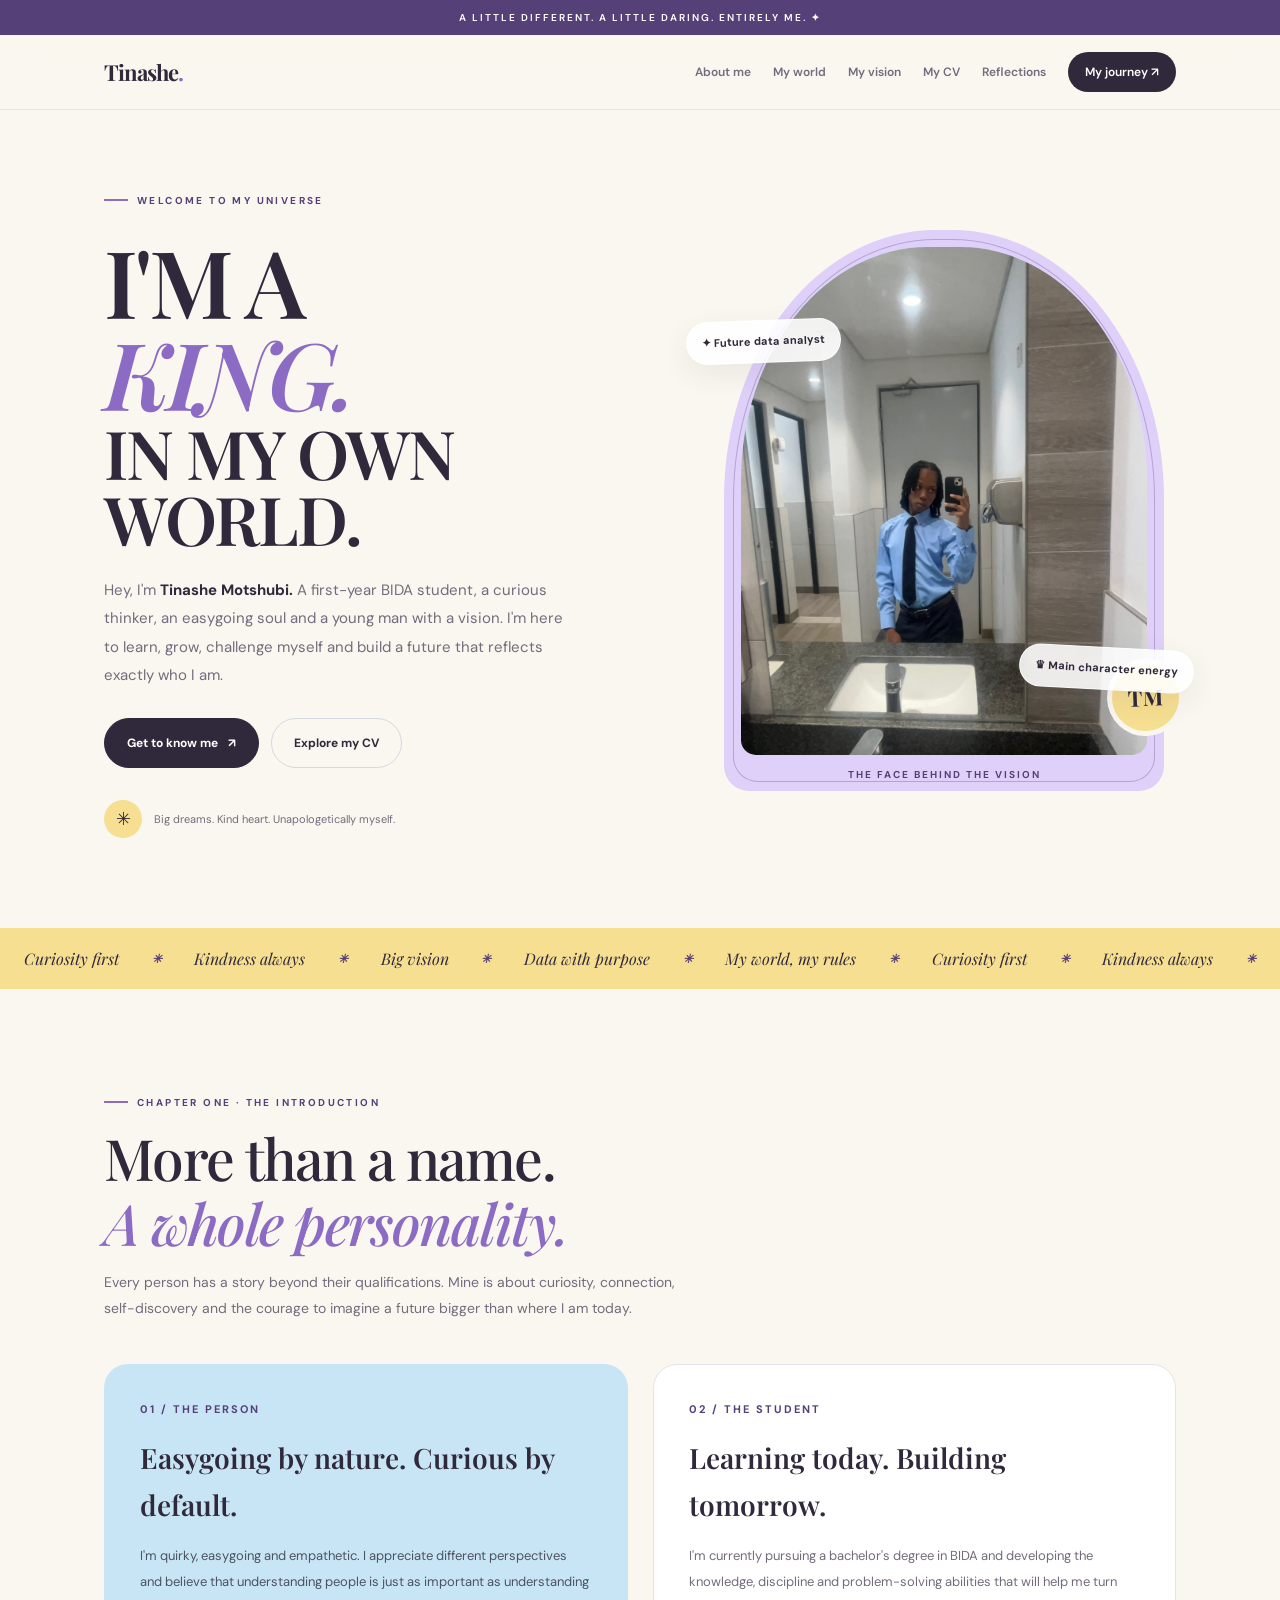
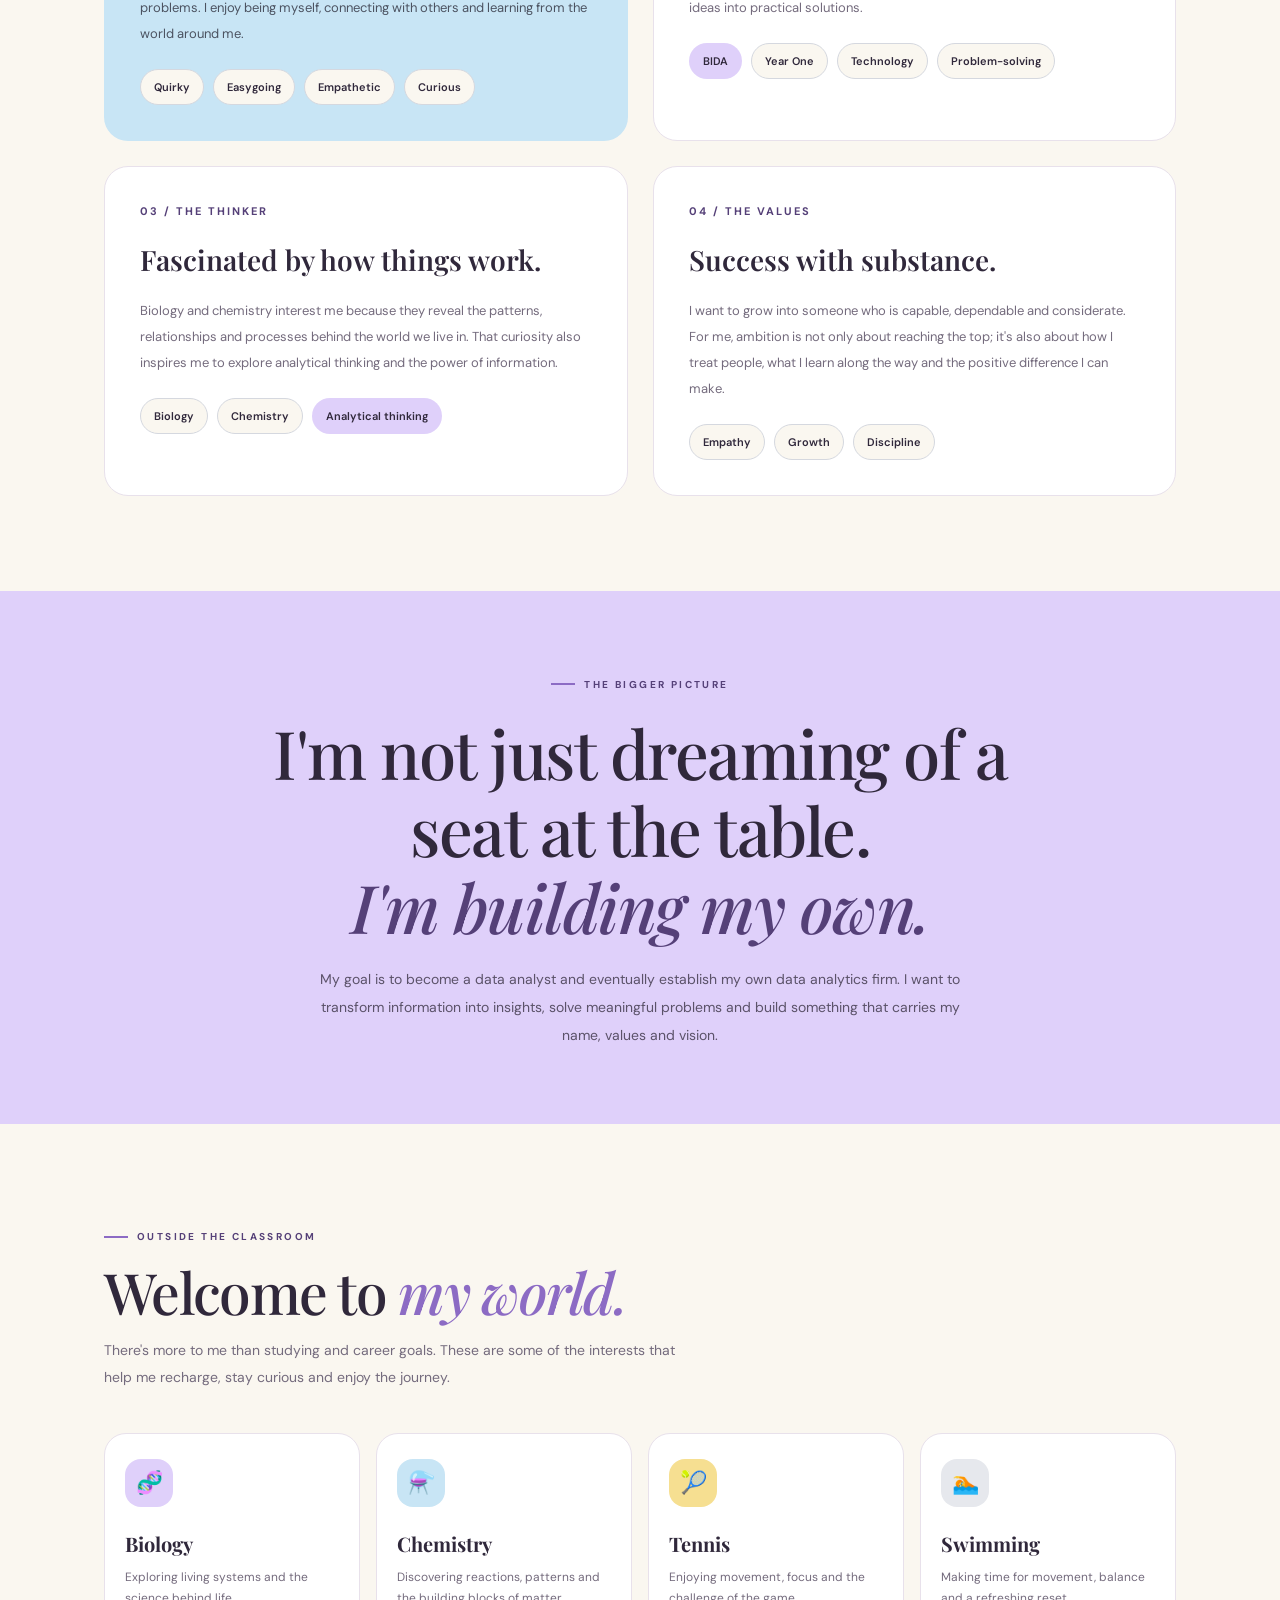
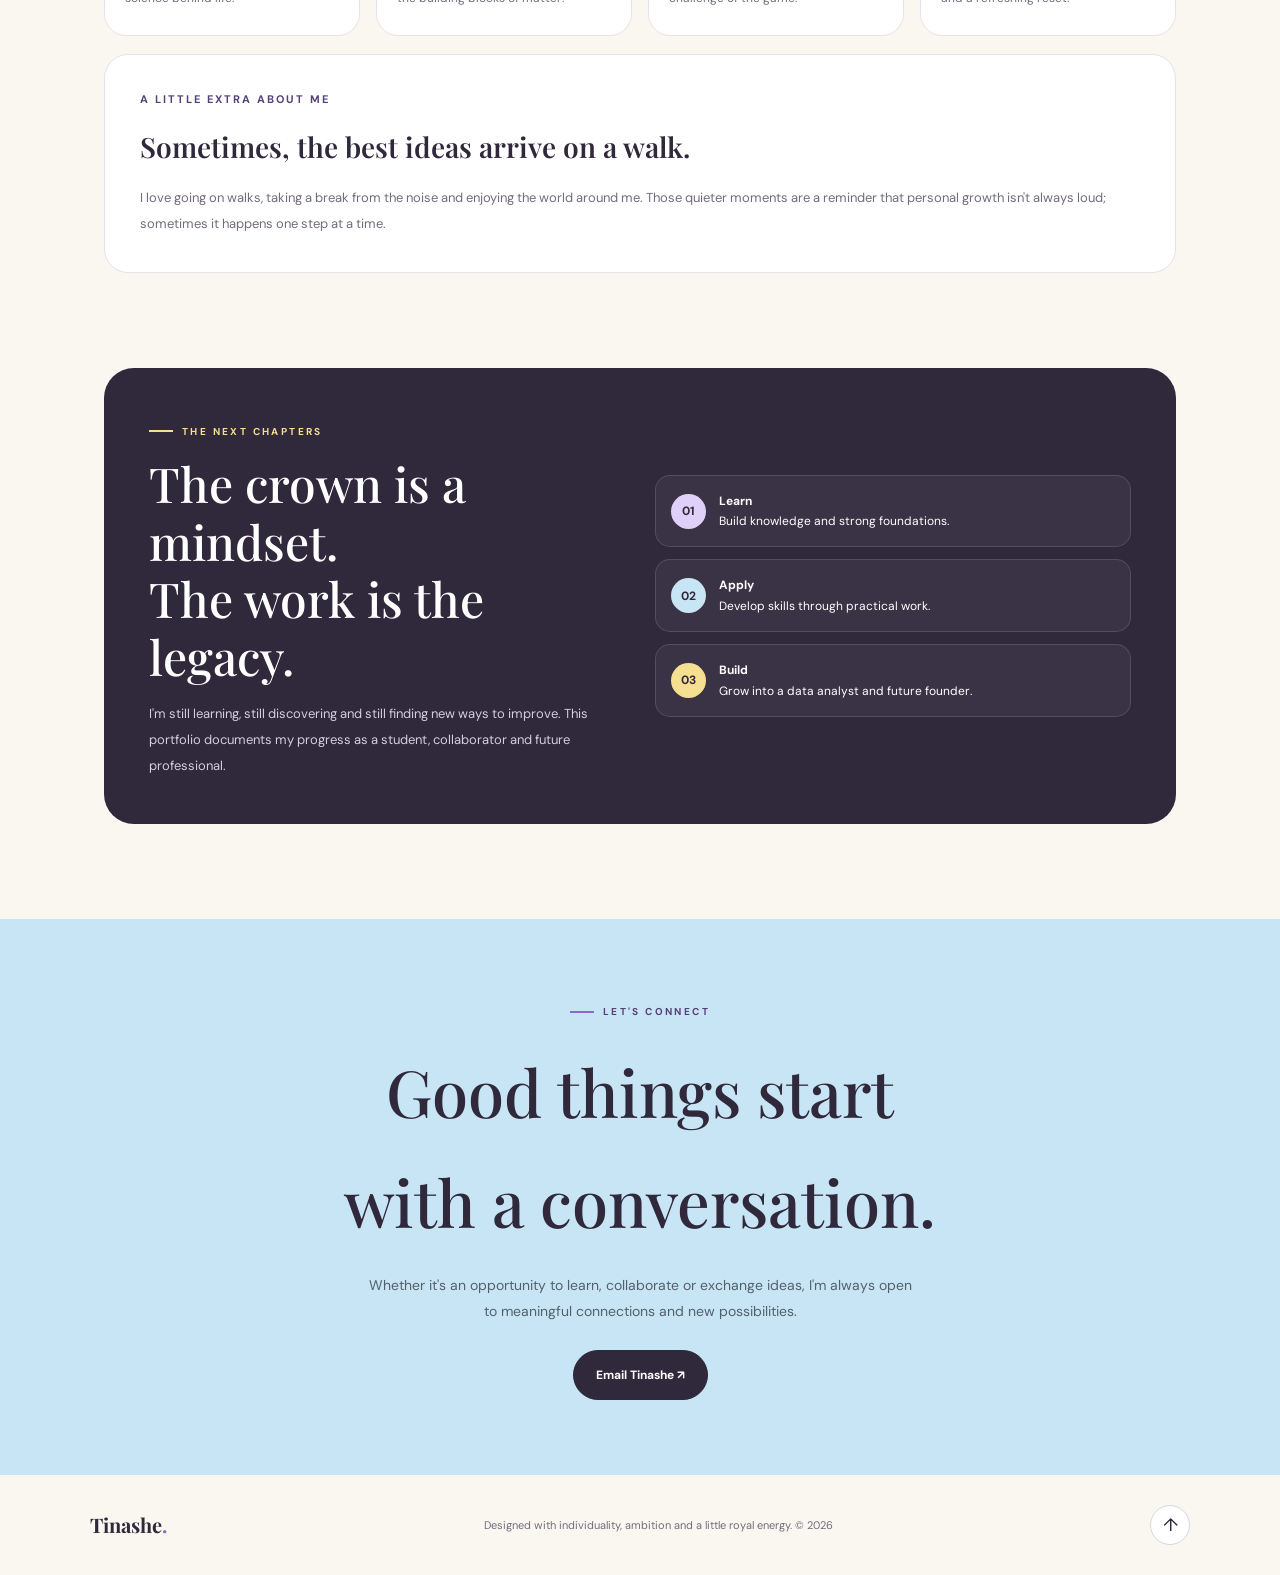
==== commit 66f91693: "Create index.html" ====
--- a/index.html
+++ b/index.html
@@ -2,501 +2,1229 @@
 <!DOCTYPE html>
 <html lang="en">
 <head>
-    <meta charset="UTF-8">
-    <meta name="viewport" content="width=device-width, initial-scale=1.0">
-
-    <meta name="description" content="The personal portfolio of Tinashe Motshubi, a first-year Business Intelligence and Data Analytics student.">
-    <meta name="author" content="Tinashe Motshubi">
-
-    <title>Tinashe Motshubi | Personal Portfolio</title>
-
-    <link rel="stylesheet" href="style.css">
-
-    <script src="script.js" defer></script>
+  <meta charset="UTF-8">
+  <meta name="viewport" content="width=device-width, initial-scale=1.0">
+  <meta name="theme-color" content="#faf7f0">
+  <meta name="description" content="Discover the world of Tinashe Motshubi — a BIDA student, future data analyst and ambitious individual building his own kingdom.">
+  <title>Tinashe Motshubi | King of My Own World</title>
+
+  <link rel="preconnect" href="https://fonts.googleapis.com">
+  <link rel="preconnect" href="https://fonts.gstatic.com" crossorigin>
+  <link href="https://fonts.googleapis.com/css2?family=DM+Sans:wght@400;500;600;700&family=Playfair+Display:ital,wght@0,500;0,600;0,700;1,500;1,600&display=swap" rel="stylesheet">
+
+  <style>
+    :root {
+      --cream: #faf7f0;
+      --white: #ffffff;
+      --lilac: #dfd0fa;
+      --purple: #8c6bc4;
+      --purple-dark: #554078;
+      --blue: #c8e5f5;
+      --yellow: #f6df91;
+      --silver: #d5d8df;
+      --ink: #30283b;
+      --muted: #746b7d;
+      --line: #e8e1eb;
+      --radius: 24px;
+      --serif: "Playfair Display", Georgia, serif;
+      --sans: "DM Sans", Arial, sans-serif;
+    }
+
+    * {
+      box-sizing: border-box;
+      margin: 0;
+      padding: 0;
+    }
+
+    html {
+      scroll-behavior: smooth;
+      scroll-padding-top: 100px;
+    }
+
+    body {
+      background: var(--cream);
+      color: var(--ink);
+      font-family: var(--sans);
+      line-height: 1.7;
+      overflow-x: hidden;
+    }
+
+    a {
+      color: inherit;
+      text-decoration: none;
+    }
+
+    img {
+      display: block;
+      max-width: 100%;
+    }
+
+    button, a {
+      -webkit-tap-highlight-color: transparent;
+    }
+
+    .announcement {
+      padding: 9px 16px;
+      background: var(--purple-dark);
+      color: white;
+      text-align: center;
+      font-size: 10px;
+      font-weight: 600;
+      letter-spacing: 2px;
+      text-transform: uppercase;
+    }
+
+    .navbar {
+      position: sticky;
+      top: 0;
+      z-index: 1000;
+      background: rgba(250, 247, 240, 0.94);
+      backdrop-filter: blur(16px);
+      border-bottom: 1px solid var(--line);
+    }
+
+    .nav-inner {
+      max-width: 1200px;
+      margin: auto;
+      padding: 17px 5%;
+      display: flex;
+      align-items: center;
+      justify-content: space-between;
+      gap: 20px;
+    }
+
+    .brand {
+      font-family: var(--serif);
+      font-size: 22px;
+      font-weight: 700;
+      letter-spacing: -1px;
+      white-space: nowrap;
+    }
+
+    .brand span {
+      color: var(--purple);
+    }
+
+    .nav-links {
+      display: flex;
+      align-items: center;
+      gap: 22px;
+    }
+
+    .nav-links a {
+      color: var(--muted);
+      font-size: 12px;
+      font-weight: 600;
+      transition: color 0.25s;
+    }
+
+    .nav-links a:hover {
+      color: var(--purple);
+    }
+
+    .nav-links .nav-cta {
+      padding: 10px 17px;
+      background: var(--ink);
+      color: white;
+      border-radius: 30px;
+    }
+
+    .nav-links .nav-cta:hover {
+      background: var(--purple);
+      color: white;
+    }
+
+    .menu-toggle {
+      display: none;
+      border: 1px solid var(--line);
+      border-radius: 50%;
+      width: 43px;
+      height: 43px;
+      background: white;
+      color: var(--ink);
+      font-size: 20px;
+      cursor: pointer;
+    }
+
+    .hero {
+      max-width: 1200px;
+      margin: auto;
+      padding: 72px 5% 90px;
+      display: grid;
+      grid-template-columns: 1.08fr 0.92fr;
+      align-items: center;
+      gap: 65px;
+    }
+
+    .eyebrow {
+      display: inline-flex;
+      align-items: center;
+      gap: 9px;
+      color: var(--purple-dark);
+      font-size: 10px;
+      font-weight: 700;
+      letter-spacing: 2.4px;
+      text-transform: uppercase;
+    }
+
+    .eyebrow::before {
+      content: "";
+      width: 24px;
+      height: 2px;
+      background: var(--purple);
+    }
+
+    .hero h1 {
+      margin: 24px 0;
+      font-family: var(--serif);
+      font-size: clamp(52px, 7.3vw, 94px);
+      font-weight: 600;
+      letter-spacing: -4px;
+      line-height: 0.99;
+    }
+
+    .hero h1 .royal {
+      display: block;
+      color: var(--purple);
+      font-style: italic;
+    }
+
+    .hero h1 .world {
+      display: block;
+      font-size: 0.72em;
+      letter-spacing: -2px;
+    }
+
+    .hero-description {
+      max-width: 470px;
+      margin-bottom: 28px;
+      color: var(--muted);
+      font-size: 15px;
+      line-height: 1.9;
+    }
+
+    .hero-description strong {
+      color: var(--ink);
+    }
+
+    .hero-actions {
+      display: flex;
+      flex-wrap: wrap;
+      gap: 12px;
+      margin-bottom: 32px;
+    }
+
+    .button {
+      display: inline-flex;
+      align-items: center;
+      justify-content: center;
+      gap: 10px;
+      padding: 14px 22px;
+      border: 1px solid var(--ink);
+      border-radius: 40px;
+      background: var(--ink);
+      color: white;
+      font-size: 12px;
+      font-weight: 700;
+      transition: transform 0.25s, background 0.25s;
+    }
+
+    .button:hover {
+      transform: translateY(-3px);
+      background: var(--purple-dark);
+    }
+
+    .button-outline {
+      background: transparent;
+      color: var(--ink);
+      border-color: var(--silver);
+    }
+
+    .button-outline:hover {
+      background: white;
+      color: var(--ink);
+    }
+
+    .hero-note {
+      display: flex;
+      align-items: center;
+      gap: 12px;
+      color: var(--muted);
+      font-size: 11px;
+    }
+
+    .note-star {
+      display: grid;
+      place-items: center;
+      width: 38px;
+      height: 38px;
+      border-radius: 50%;
+      background: var(--yellow);
+      color: var(--ink);
+      font-size: 18px;
+    }
+
+    .portrait-stage {
+      position: relative;
+      min-width: 0;
+      max-width: 440px;
+      width: 100%;
+      justify-self: center;
+      padding: 17px 17px 36px;
+      border-radius: 48% 48% 25px 25px;
+      background: var(--lilac);
+      transform: rotate(2deg);
+    }
+
+    .portrait-stage::before {
+      content: "";
+      position: absolute;
+      inset: 9px;
+      border: 1px solid rgba(85, 64, 120, 0.3);
+      border-radius: inherit;
+      pointer-events: none;
+    }
+
+    .portrait-stage::after {
+      content: "TM";
+      position: absolute;
+      right: -20px;
+      bottom: 55px;
+      width: 67px;
+      height: 67px;
+      display: grid;
+      place-items: center;
+      border-radius: 50%;
+      background: var(--yellow);
+      color: var(--ink);
+      border: 5px solid var(--cream);
+      font-family: var(--serif);
+      font-size: 22px;
+      font-weight: 700;
+      transform: rotate(-2deg);
+    }
+
+    .portrait-frame {
+      position: relative;
+      overflow: hidden;
+      width: 100%;
+      aspect-ratio: 4 / 5;
+      border-radius: 46% 46% 15px 15px;
+      background: var(--blue);
+    }
+
+    .portrait-frame img {
+      width: 100%;
+      height: 100%;
+      object-fit: cover;
+      object-position: center top;
+      transition: transform 0.7s ease;
+    }
+
+    .portrait-stage:hover .portrait-frame img {
+      transform: scale(1.04);
+    }
+
+    .portrait-caption {
+      position: absolute;
+      z-index: 2;
+      left: 50%;
+      bottom: 8px;
+      width: 100%;
+      transform: translateX(-50%);
+      text-align: center;
+      font-size: 10px;
+      font-weight: 700;
+      letter-spacing: 2px;
+      color: var(--purple-dark);
+      text-transform: uppercase;
+    }
+
+    .floating-tag {
+      position: absolute;
+      z-index: 3;
+      padding: 11px 15px;
+      border: 1px solid rgba(255,255,255,0.7);
+      border-radius: 30px;
+      background: rgba(255,255,255,0.88);
+      box-shadow: 0 10px 30px rgba(48,40,59,0.08);
+      color: var(--ink);
+      font-size: 11px;
+      font-weight: 700;
+      transform: rotate(-2deg);
+    }
+
+    .tag-top {
+      top: 16%;
+      left: -38px;
+    }
+
+    .tag-bottom {
+      right: -30px;
+      bottom: 18%;
+      transform: rotate(3deg);
+    }
+
+    .marquee {
+      overflow: hidden;
+      padding: 17px 0;
+      background: var(--yellow);
+      color: var(--ink);
+    }
+
+    .marquee-track {
+      display: flex;
+      justify-content: space-around;
+      align-items: center;
+      gap: 25px;
+      min-width: max-content;
+      padding: 0 20px;
+      font-family: var(--serif);
+      font-size: 16px;
+      font-style: italic;
+    }
+
+    .marquee-track span {
+      white-space: nowrap;
+    }
+
+    .marquee-track b {
+      color: var(--purple-dark);
+      font-family: var(--sans);
+      font-size: 12px;
+    }
+
+    .section {
+      max-width: 1200px;
+      margin: auto;
+      padding: 95px 5%;
+    }
+
+    .section-heading {
+      max-width: 700px;
+      margin-bottom: 42px;
+    }
+
+    .section-heading h2 {
+      margin: 13px 0;
+      font-family: var(--serif);
+      font-size: clamp(36px, 5vw, 57px);
+      font-weight: 500;
+      letter-spacing: -1.7px;
+      line-height: 1.15;
+    }
+
+    .section-heading h2 em {
+      color: var(--purple);
+      font-weight: 500;
+    }
+
+    .section-heading p {
+      max-width: 590px;
+      color: var(--muted);
+      font-size: 14px;
+      line-height: 1.9;
+    }
+
+    .about-grid {
+      display: grid;
+      grid-template-columns: 1fr 1fr;
+      gap: 25px;
+    }
+
+    .about-card {
+      padding: 35px;
+      border: 1px solid var(--line);
+      border-radius: var(--radius);
+      background: white;
+    }
+
+    .about-card.featured {
+      background: var(--blue);
+      border-color: transparent;
+    }
+
+    .card-number {
+      margin-bottom: 15px;
+      color: var(--purple-dark);
+      font-size: 11px;
+      font-weight: 700;
+      letter-spacing: 2px;
+    }
+
+    .about-card h3 {
+      margin-bottom: 14px;
+      font-family: var(--serif);
+      font-size: 28px;
+      font-weight: 600;
+    }
+
+    .about-card p {
+      color: var(--muted);
+      font-size: 13px;
+      line-height: 2;
+    }
+
+    .about-card.featured p {
+      color: #4c5361;
+    }
+
+    .tag-list {
+      display: flex;
+      flex-wrap: wrap;
+      gap: 9px;
+      margin-top: 22px;
+    }
+
+    .tag {
+      padding: 8px 13px;
+      border: 1px solid var(--silver);
+      border-radius: 30px;
+      background: var(--cream);
+      color: var(--ink);
+      font-size: 11px;
+      font-weight: 600;
+    }
+
+    .tag.purple {
+      background: var(--lilac);
+      border-color: transparent;
+    }
+
+    .vision-section {
+      padding: 75px 5%;
+      background: var(--lilac);
+    }
+
+    .vision-inner {
+      max-width: 1100px;
+      margin: auto;
+      text-align: center;
+    }
+
+    .vision-inner .eyebrow {
+      justify-content: center;
+    }
+
+    .vision-inner h2 {
+      max-width: 850px;
+      margin: 20px auto;
+      font-family: var(--serif);
+      font-size: clamp(36px, 6vw, 67px);
+      font-weight: 500;
+      line-height: 1.15;
+      letter-spacing: -1.5px;
+    }
+
+    .vision-inner h2 em {
+      color: var(--purple-dark);
+    }
+
+    .vision-inner p {
+      max-width: 650px;
+      margin: auto;
+      color: #5b5269;
+      font-size: 14px;
+      line-height: 2;
+    }
+
+    .interests-grid {
+      display: grid;
+      grid-template-columns: repeat(4, 1fr);
+      gap: 16px;
+    }
+
+    .interest-card {
+      min-height: 190px;
+      padding: 25px 20px;
+      border: 1px solid var(--line);
+      border-radius: 22px;
+      background: white;
+      transition: transform 0.25s, box-shadow 0.25s;
+    }
+
+    .interest-card:hover {
+      transform: translateY(-6px);
+      box-shadow: 0 15px 30px rgba(48,40,59,0.07);
+    }
+
+    .interest-icon {
+      display: grid;
+      place-items: center;
+      width: 48px;
+      height: 48px;
+      margin-bottom: 20px;
+      border-radius: 16px;
+      background: var(--lilac);
+      font-size: 22px;
+    }
+
+    .interest-card:nth-child(2) .interest-icon {
+      background: var(--blue);
+    }
+
+    .interest-card:nth-child(3) .interest-icon {
+      background: var(--yellow);
+    }
+
+    .interest-card:nth-child(4) .interest-icon {
+      background: #e6e8ed;
+    }
+
+    .interest-card h3 {
+      margin-bottom: 6px;
+      font-family: var(--serif);
+      font-size: 20px;
+    }
+
+    .interest-card p {
+      color: var(--muted);
+      font-size: 12px;
+      line-height: 1.8;
+    }
+
+    .journey-card {
+      display: grid;
+      grid-template-columns: 1fr 1fr;
+      align-items: center;
+      gap: 30px;
+      padding: 45px;
+      border-radius: 30px;
+      background: var(--ink);
+      color: white;
+    }
+
+    .journey-card h2 {
+      margin: 15px 0;
+      font-family: var(--serif);
+      font-size: clamp(32px, 4vw, 48px);
+      font-weight: 500;
+      line-height: 1.2;
+    }
+
+    .journey-card p {
+      color: #d4cedc;
+      font-size: 13px;
+      line-height: 2;
+    }
+
+    .journey-card .eyebrow {
+      color: var(--yellow);
+    }
+
+    .journey-card .eyebrow::before {
+      background: var(--yellow);
+    }
+
+    .journey-list {
+      display: grid;
+      gap: 12px;
+    }
+
+    .journey-item {
+      display: flex;
+      align-items: center;
+      gap: 13px;
+      padding: 15px;
+      border: 1px solid rgba(255,255,255,0.13);
+      border-radius: 15px;
+      background: rgba(255,255,255,0.05);
+      font-size: 12px;
+    }
+
+    .journey-item span {
+      display: grid;
+      place-items: center;
+      flex-shrink: 0;
+      width: 35px;
+      height: 35px;
+      border-radius: 50%;
+      background: var(--lilac);
+      color: var(--ink);
+      font-weight: 700;
+    }
+
+    .journey-item:nth-child(2) span {
+      background: var(--blue);
+    }
+
+    .journey-item:nth-child(3) span {
+      background: var(--yellow);
+    }
+
+    .contact-section {
+      padding: 75px 5%;
+      text-align: center;
+      background: var(--blue);
+    }
+
+    .contact-section h2 {
+      margin: 15px 0;
+      font-family: var(--serif);
+      font-size: clamp(38px, 6vw, 65px);
+      font-weight: 500;
+    }
+
+    .contact-section p {
+      margin: 0 auto 25px;
+      max-width: 550px;
+      color: #53616c;
+      font-size: 14px;
+      line-height: 1.9;
+    }
+
+    .contact-section .button {
+      background: var(--ink);
+      border-color: var(--ink);
+    }
+
+    footer {
+      padding: 30px 5%;
+      background: var(--cream);
+    }
+
+    .footer-inner {
+      max-width: 1100px;
+      margin: auto;
+      display: flex;
+      align-items: center;
+      justify-content: space-between;
+      gap: 18px;
+    }
+
+    .footer-inner p {
+      color: var(--muted);
+      font-size: 11px;
+    }
+
+    .footer-brand {
+      font-family: var(--serif);
+      font-size: 20px;
+      font-weight: 700;
+    }
+
+    .footer-brand span {
+      color: var(--purple);
+    }
+
+    .back-top {
+      display: inline-grid;
+      place-items: center;
+      width: 40px;
+      height: 40px;
+      border: 1px solid var(--silver);
+      border-radius: 50%;
+      background: white;
+      font-size: 18px;
+    }
+
+    .reveal {
+      opacity: 0;
+      transform: translateY(22px);
+      transition: opacity 0.7s ease, transform 0.7s ease;
+    }
+
+    .reveal.visible {
+      opacity: 1;
+      transform: translateY(0);
+    }
+
+    @media (prefers-reduced-motion: reduce) {
+      *, *::before, *::after {
+        scroll-behavior: auto !important;
+        transition-duration: 0.01ms !important;
+      }
+
+      .reveal {
+        opacity: 1;
+        transform: none;
+      }
+    }
+
+    @media (max-width: 900px) {
+      .nav-links {
+        gap: 12px;
+      }
+
+      .nav-links a {
+        font-size: 11px;
+      }
+
+      .hero {
+        gap: 35px;
+      }
+
+      .hero h1 {
+        letter-spacing: -2px;
+      }
+
+      .interests-grid {
+        grid-template-columns: repeat(2, 1fr);
+      }
+    }
+
+    @media (max-width: 700px) {
+      .announcement {
+        font-size: 9px;
+        letter-spacing: 1.3px;
+      }
+
+      .nav-inner {
+        padding: 13px 5%;
+      }
+
+      .brand {
+        font-size: 20px;
+      }
+
+      .menu-toggle {
+        display: block;
+      }
+
+      .nav-links {
+        display: none;
+        position: absolute;
+        top: 100%;
+        left: 0;
+        right: 0;
+        padding: 20px 5% 25px;
+        flex-direction: column;
+        align-items: stretch;
+        gap: 0;
+        background: var(--cream);
+        border-bottom: 1px solid var(--line);
+        box-shadow: 0 15px 25px rgba(48,40,59,0.06);
+      }
+
+      .nav-links.open {
+        display: flex;
+      }
+
+      .nav-links a {
+        padding: 12px 0;
+        font-size: 13px;
+      }
+
+      .nav-links .nav-cta {
+        margin-top: 8px;
+        padding: 12px 17px;
+        text-align: center;
+      }
+
+      .hero {
+        padding-top: 52px;
+        padding-bottom: 65px;
+        grid-template-columns: 1fr;
+        gap: 42px;
+      }
+
+      .hero h1 {
+        font-size: clamp(53px, 13vw, 79px);
+      }
+
+      .hero-description {
+        font-size: 14px;
+      }
+
+      .portrait-stage {
+        width: 85%;
+        max-width: 370px;
+      }
+
+      .tag-top {
+        left: -22px;
+      }
+
+      .tag-bottom {
+        right: -20px;
+      }
+
+      .section {
+        padding-top: 70px;
+        padding-bottom: 70px;
+      }
+
+      .about-grid,
+      .journey-card {
+        grid-template-columns: 1fr;
+      }
+
+      .about-card {
+        padding: 27px;
+      }
+
+      .journey-card {
+        padding: 28px;
+      }
+
+      .interests-grid {
+        gap: 12px;
+      }
+
+      .interest-card {
+        min-height: 175px;
+        padding: 20px 15px;
+      }
+
+      .interest-card h3 {
+        font-size: 18px;
+      }
+
+      .footer-inner {
+        flex-wrap: wrap;
+      }
+    }
+
+    @media (max-width: 380px) {
+      .hero h1 {
+        font-size: 48px;
+      }
+
+      .interests-grid {
+        grid-template-columns: 1fr;
+      }
+    }
+  </style>
 </head>
 
-<body>
-
-    <!-- =========================================
-         NAVIGATION
-    ========================================== -->
-
-    <header class="site-header">
-
-        <nav class="navigation">
-
-            <a href="index.html" class="site-name">
-                Tinashe Motshubi<span>.</span>
-            </a>
-
-            <button class="menu-toggle"
-                    aria-label="Open navigation menu"
-                    aria-expanded="false"
-                    aria-controls="nav-menu">
-                <span></span>
-                <span></span>
-                <span></span>
-            </button>
-
-            <ul class="nav-menu" id="nav-menu">
-                <li><a href="index.html" class="active">Home</a></li>
-                <li><a href="pages/about.html">About</a></li>
-                <li><a href="pages/cv.html">My CV</a></li>
-                <li><a href="pages/learning-journey.html">My Journey</a></li>
-                <li><a href="pages/skills-projects.html">My Work</a></li>
-                <li><a href="pages/group-work.html">Group Work</a></li>
-                <li><a href="pages/study-corner.html">Study Corner</a></li>
-            </ul>
-
-        </nav>
-
-    </header>
-
-
-    <main>
-
-        <!-- =========================================
-             HERO SECTION
-        ========================================== -->
-
-        <section class="hero-section">
-
-            <div class="hero-content">
-
-                <div class="availability-label">
-                    <span class="status-dot"></span>
-                    FIRST YEAR STUDENT · BIDA
-                </div>
-
-                <p class="hero-intro">Well, hello there. I'm</p>
-
-                <h1>
-                    Tinashe
-                    <span>Motshubi.</span>
-                </h1>
-
-                <p class="hero-description">
-                    A curious mind, an easygoing personality and someone
-                    who's still figuring things out — one experience at a time.
-                    Currently studying Business Intelligence and Data Analytics
-                    and exploring where curiosity can take me.
-                </p>
-
-                <div class="hero-buttons">
-
-                    <a href="pages/about.html" class="primary-button">
-                        A little about me
-                        <span aria-hidden="true">↗</span>
-                    </a>
-
-                    <a href="pages/skills-projects.html" class="secondary-button">
-                        Things I'm learning
-                    </a>
-
-                </div>
-
-                <div class="hero-meta">
-                    <span>BASED IN BOTSWANA</span>
-                    <span>STUDENT LIFE / 2026</span>
-                </div>
-
-            </div>
-
-
-            <div class="hero-visual">
-
-                <!-- Replace this image with Tinashe's actual photograph -->
-
-                <div class="portrait-frame">
-
-                    <img
-                        src="images/tinashe.JPG"
-                        alt="Portrait of Tinashe Motshubi"
-                        class="hero-image"
-                    >
-
-                    <div class="image-caption">
-                        <span>A FACE BEHIND THE NAME</span>
-                        <span>01 / INTRODUCTION</span>
-                    </div>
-
-                </div>
-
-                <div class="floating-note note-one">
-                    <span>Currently into</span>
-                    <strong>Learning new things ↗</strong>
-                </div>
-
-                <div class="floating-note note-two">
-                    <span>A little reminder</span>
-                    <strong>It's okay to be a work in progress.</strong>
-                </div>
-
-            </div>
-
-        </section>
-
-
-        <!-- =========================================
-             INTRODUCTION STRIP
-        ========================================== -->
-
-        <section class="intro-strip">
-
-            <div class="intro-item">
-                <span class="intro-number">01</span>
-                <span>THE STUDENT</span>
-            </div>
-
-            <div class="intro-item">
-                <span class="intro-number">02</span>
-                <span>THE PERSON</span>
-            </div>
-
-            <div class="intro-item">
-                <span class="intro-number">03</span>
-                <span>THE WORK IN PROGRESS</span>
-            </div>
-
-        </section>
-
-
-        <!-- =========================================
-             ABOUT PREVIEW
-        ========================================== -->
-
-        <section class="about-preview section-padding">
-
-            <div class="section-heading">
-
-                <span class="section-label">01 / BEYOND THE CLASSROOM</span>
-
-                <h2>
-                    There's more to me
-                    than my <span>course.</span>
-                </h2>
-
-            </div>
-
-            <div class="about-preview-content">
-
-                <div class="about-statement">
-                    <p>
-                        I'm someone who enjoys a good walk, a game of tennis,
-                        a swim and occasionally getting lost in my own thoughts.
-                    </p>
-
-                    <p>
-                        I'm easygoing, a little quirky and naturally attentive
-                        to the people and things around me. I find different
-                        subjects interesting, even those that have very little
-                        to do with what I'm studying.
-                    </p>
-
-                    <a href="pages/about.html" class="text-link">
-                        Get to know me better <span>↗</span>
-                    </a>
-                </div>
-
-                <div class="interest-cards">
-
-                    <article class="interest-card">
-                        <span class="interest-icon">01</span>
-                        <h3>Science curious</h3>
-                        <p>Biology, chemistry and understanding how things work.</p>
-                    </article>
-
-                    <article class="interest-card">
-                        <span class="interest-icon">02</span>
-                        <h3>On the move</h3>
-                        <p>Walking, swimming and spending time on the tennis court.</p>
-                    </article>
-
-                    <article class="interest-card">
-                        <span class="interest-icon">03</span>
-                        <h3>People matter</h3>
-                        <p>Listening, understanding others and learning to work together.</p>
-                    </article>
-
-                </div>
-
-            </div>
-
-        </section>
-
-
-        <!-- =========================================
-             ACADEMIC LIFE
-        ========================================== -->
-
-        <section class="academic-section section-padding">
-
-            <div class="academic-heading">
-
-                <span class="section-label">02 / WHAT I'M UP TO</span>
-
-                <h2>
-                    Currently in my
-                    <span>learning era.</span>
-                </h2>
-
-                <p>
-                    University has introduced me to new ideas, new challenges
-                    and a different way of looking at things. I'm taking it
-                    one semester at a time.
-                </p>
-
-            </div>
-
-
-            <div class="academic-details">
-
-                <article class="academic-card">
-
-                    <span class="card-index">01</span>
-
-                    <span class="card-category">MY PROGRAMME</span>
-
-                    <h3>Business Intelligence & Data Analytics</h3>
-
-                    <p>
-                        Exploring how information, technology and analytical
-                        thinking can help us understand the world around us.
-                    </p>
-
-                </article>
-
-
-                <article class="academic-card">
-
-                    <span class="card-index">02</span>
-
-                    <span class="card-category">WHERE I STUDY</span>
-
-                    <h3>Botswana School of Business Sciences</h3>
-
-                    <p>
-                        Currently navigating my first year and getting
-                        accustomed to university life.
-                    </p>
-
-                </article>
-
-
-                <article class="academic-card">
-
-                    <span class="card-index">03</span>
-
-                    <span class="card-category">WHAT'S NEXT?</span>
-
-                    <h3>Growing into data analytics</h3>
-
-                    <p>
-                        Learning the fundamentals now, with the bigger goal
-                        of eventually establishing my own data analytics firm.
-                    </p>
-
-                </article>
-
-            </div>
-
-            <a href="pages/learning-journey.html" class="text-link">
-                Read about my learning journey <span>↗</span>
-            </a>
-
-        </section>
-
-
-        <!-- =========================================
-             PERSONAL PHILOSOPHY
-        ========================================== -->
-
-        <section class="quote-section">
-
-            <div class="quote-content">
-
-                <span class="section-label">03 / A THOUGHT TO KEEP</span>
-
-                <h2>
-                    "I don't have everything figured out.
-                    <span>And honestly, I don't think I need to.</span>"
-                </h2>
-
-                <p>
-                    There is something interesting about being at the
-                    beginning of a journey. Every new experience has
-                    something to teach you.
-                </p>
-
-            </div>
-
-        </section>
-
-
-        <!-- =========================================
-             PORTFOLIO PREVIEW
-        ========================================== -->
-
-        <section class="portfolio-preview section-padding">
-
-            <div class="section-heading">
-
-                <span class="section-label">04 / A FEW THINGS TO EXPLORE</span>
-
-                <h2>
-                    Take a look
-                    <span>around.</span>
-                </h2>
-
-                <p>
-                    A collection of my experiences, academic progress,
-                    developing skills and a few things worth sharing.
-                </p>
-
-            </div>
-
-
-            <div class="portfolio-grid">
-
-                <a href="pages/skills-projects.html" class="portfolio-card">
-
-                    <span class="portfolio-number">01</span>
-
-                    <div class="portfolio-card-content">
-                        <span>ACADEMIC DEVELOPMENT</span>
-                        <h3>Things I'm learning.</h3>
-                        <p>
-                            Skills, tools and projects I'm exploring
-                            as a BIDA student.
-                        </p>
-                    </div>
-
-                    <span class="portfolio-arrow">↗</span>
-
-                </a>
-
-
-                <a href="pages/learning-journey.html" class="portfolio-card">
-
-                    <span class="portfolio-number">02</span>
-
-                    <div class="portfolio-card-content">
-                        <span>PERSONAL REFLECTION</span>
-                        <h3>The journey so far.</h3>
-                        <p>
-                            Some lessons, challenges and experiences
-                            from my first year.
-                        </p>
-                    </div>
-
-                    <span class="portfolio-arrow">↗</span>
-
-                </a>
-
-
-                <a href="pages/group-work.html" class="portfolio-card">
-
-                    <span class="portfolio-number">03</span>
-
-                    <div class="portfolio-card-content">
-                        <span>COLLABORATION</span>
-                        <h3>Better together?</h3>
-                        <p>
-                            A reflection on working with other people
-                            and learning as a team.
-                        </p>
-                    </div>
-
-                    <span class="portfolio-arrow">↗</span>
-
-                </a>
-
-
-                <a href="pages/cv.html" class="portfolio-card">
-
-                    <span class="portfolio-number">04</span>
-
-                    <div class="portfolio-card-content">
-                        <span>MY BACKGROUND</span>
-                        <h3>A little on paper.</h3>
-                        <p>
-                            My education, experiences, strengths
-                            and developing abilities.
-                        </p>
-                    </div>
-
-                    <span class="portfolio-arrow">↗</span>
-
-                </a>
-
-            </div>
-
-        </section>
-
-
-        <!-- =========================================
-             CLOSING SECTION
-        ========================================== -->
-
-        <section class="closing-section">
-
-            <span class="section-label">05 / BEFORE YOU LEAVE</span>
-
-            <h2>
-                Anyway, that's
-                <span>a little about me.</span>
-            </h2>
-
-            <p>
-                There's still a lot to learn, plenty of room to grow
-                and hopefully some interesting things along the way.
-            </p>
-
-            <a href="pages/about.html" class="primary-button">
-                There's more to explore <span>↗</span>
-            </a>
-
-        </section>
-
-    </main>
-
-
-    <!-- =========================================
-         FOOTER
-    ========================================== -->
-
-    <footer class="site-footer">
-
-        <div class="footer-top">
-
-            <div class="footer-identity">
-                <h2>Tinashe Motshubi.</h2>
-                <p>A student, a curious mind and a work in progress.</p>
-            </div>
-
-            <div class="footer-links">
-
-                <a href="pages/about.html">About</a>
-                <a href="pages/cv.html">CV</a>
-                <a href="pages/skills-projects.html">My Work</a>
-                <a href="pages/application-letter.html">Application Letter</a>
-                <a href="pages/email-template.html">Email Template</a>
-
-            </div>
-
+<body id="top">
+
+  <div class="announcement">
+    A little different. A little daring. Entirely me. ✦
+  </div>
+
+  <header class="navbar">
+    <nav class="nav-inner" aria-label="Main navigation">
+      <a href="index.html" class="brand">Tinashe<span>.</span></a>
+
+      <button
+        class="menu-toggle"
+        id="menuToggle"
+        aria-label="Open navigation menu"
+        aria-expanded="false"
+        aria-controls="navLinks"
+      >☰</button>
+
+      <div class="nav-links" id="navLinks">
+        <a href="#about">About me</a>
+        <a href="#interests">My world</a>
+        <a href="#vision">My vision</a>
+        <a href="cv.html">My CV</a>
+        <a href="individual-reflection.html">Reflections</a>
+        <a href="skills-projects.html" class="nav-cta">My journey ↗</a>
+      </div>
+    </nav>
+  </header>
+
+  <main>
+    <!-- HERO / HOMEPAGE -->
+    <section class="hero">
+      <div class="hero-content reveal">
+        <span class="eyebrow">Welcome to my universe</span>
+
+        <h1>
+          I'M A
+          <span class="royal">KING.</span>
+          <span class="world">IN MY OWN WORLD.</span>
+        </h1>
+
+        <p class="hero-description">
+          Hey, I'm <strong>Tinashe Motshubi.</strong> A first-year BIDA student,
+          a curious thinker, an easygoing soul and a young man with a vision.
+          I'm here to learn, grow, challenge myself and build a future that
+          reflects exactly who I am.
+        </p>
+
+        <div class="hero-actions">
+          <a href="#about" class="button">Get to know me <span>↗</span></a>
+          <a href="cv.html" class="button button-outline">Explore my CV</a>
         </div>
 
-        <div class="footer-bottom">
-
-            <span>© 2026 Tinashe Motshubi</span>
-
-            <span>MADE WITH CURIOSITY, NOT ALL THE ANSWERS.</span>
-
-            <a href="index.html">BACK TO TOP ↑</a>
-
+        <div class="hero-note">
+          <span class="note-star">✳</span>
+          <span>Big dreams. Kind heart. Unapologetically myself.</span>
         </div>
-
-    </footer>
+      </div>
+
+      <div class="portrait-stage reveal">
+        <div class="portrait-frame">
+          <img
+            src="images/tinashe.JPG"
+            alt="Portrait of Tinashe Motshubi"
+            fetchpriority="high"
+          >
+        </div>
+
+        <div class="portrait-caption">The face behind the vision</div>
+
+        <div class="floating-tag tag-top">✦ Future data analyst</div>
+        <div class="floating-tag tag-bottom">♛ Main character energy</div>
+      </div>
+    </section>
+
+    <!-- PERSONAL BRAND STRIP -->
+    <div class="marquee" aria-label="Personal values">
+      <div class="marquee-track">
+        <span>Curiosity first</span><b>✳</b>
+        <span>Kindness always</span><b>✳</b>
+        <span>Big vision</span><b>✳</b>
+        <span>Data with purpose</span><b>✳</b>
+        <span>My world, my rules</span><b>✳</b>
+        <span>Curiosity first</span><b>✳</b>
+        <span>Kindness always</span><b>✳</b>
+      </div>
+    </div>
+
+    <!-- ABOUT ME -->
+    <section class="section" id="about">
+      <div class="section-heading reveal">
+        <span class="eyebrow">Chapter one · The introduction</span>
+        <h2>More than a name.<br><em>A whole personality.</em></h2>
+        <p>
+          Every person has a story beyond their qualifications.
+          Mine is about curiosity, connection, self-discovery and the courage
+          to imagine a future bigger than where I am today.
+        </p>
+      </div>
+
+      <div class="about-grid">
+        <article class="about-card featured reveal">
+          <div class="card-number">01 / THE PERSON</div>
+          <h3>Easygoing by nature. Curious by default.</h3>
+          <p>
+            I'm quirky, easygoing and empathetic. I appreciate different
+            perspectives and believe that understanding people is just as
+            important as understanding problems. I enjoy being myself,
+            connecting with others and learning from the world around me.
+          </p>
+
+          <div class="tag-list">
+            <span class="tag">Quirky</span>
+            <span class="tag">Easygoing</span>
+            <span class="tag">Empathetic</span>
+            <span class="tag">Curious</span>
+          </div>
+        </article>
+
+        <article class="about-card reveal">
+          <div class="card-number">02 / THE STUDENT</div>
+          <h3>Learning today. Building tomorrow.</h3>
+          <p>
+            I'm currently pursuing a bachelor's degree in BIDA and developing
+            the knowledge, discipline and problem-solving abilities that will
+            help me turn ideas into practical solutions.
+          </p>
+
+          <div class="tag-list">
+            <span class="tag purple">BIDA</span>
+            <span class="tag">Year One</span>
+            <span class="tag">Technology</span>
+            <span class="tag">Problem-solving</span>
+          </div>
+        </article>
+
+        <article class="about-card reveal">
+          <div class="card-number">03 / THE THINKER</div>
+          <h3>Fascinated by how things work.</h3>
+          <p>
+            Biology and chemistry interest me because they reveal the patterns,
+            relationships and processes behind the world we live in.
+            That curiosity also inspires me to explore analytical thinking
+            and the power of information.
+          </p>
+
+          <div class="tag-list">
+            <span class="tag">Biology</span>
+            <span class="tag">Chemistry</span>
+            <span class="tag purple">Analytical thinking</span>
+          </div>
+        </article>
+
+        <article class="about-card reveal">
+          <div class="card-number">04 / THE VALUES</div>
+          <h3>Success with substance.</h3>
+          <p>
+            I want to grow into someone who is capable, dependable and
+            considerate. For me, ambition is not only about reaching the top;
+            it's also about how I treat people, what I learn along the way
+            and the positive difference I can make.
+          </p>
+
+          <div class="tag-list">
+            <span class="tag">Empathy</span>
+            <span class="tag">Growth</span>
+            <span class="tag">Discipline</span>
+          </div>
+        </article>
+      </div>
+    </section>
+
+    <!-- PERSONAL VISION -->
+    <section class="vision-section" id="vision">
+      <div class="vision-inner reveal">
+        <span class="eyebrow">The bigger picture</span>
+        <h2>I'm not just dreaming of a seat at the table.<br><em>I'm building my own.</em></h2>
+        <p>
+          My goal is to become a data analyst and eventually establish my own
+          data analytics firm. I want to transform information into insights,
+          solve meaningful problems and build something that carries my name,
+          values and vision.
+        </p>
+      </div>
+    </section>
+
+    <!-- INTERESTS -->
+    <section class="section" id="interests">
+      <div class="section-heading reveal">
+        <span class="eyebrow">Outside the classroom</span>
+        <h2>Welcome to <em>my world.</em></h2>
+        <p>
+          There's more to me than studying and career goals.
+          These are some of the interests that help me recharge,
+          stay curious and enjoy the journey.
+        </p>
+      </div>
+
+      <div class="interests-grid">
+        <article class="interest-card reveal">
+          <div class="interest-icon">🧬</div>
+          <h3>Biology</h3>
+          <p>Exploring living systems and the science behind life.</p>
+        </article>
+
+        <article class="interest-card reveal">
+          <div class="interest-icon">⚗️</div>
+          <h3>Chemistry</h3>
+          <p>Discovering reactions, patterns and the building blocks of matter.</p>
+        </article>
+
+        <article class="interest-card reveal">
+          <div class="interest-icon">🎾</div>
+          <h3>Tennis</h3>
+          <p>Enjoying movement, focus and the challenge of the game.</p>
+        </article>
+
+        <article class="interest-card reveal">
+          <div class="interest-icon">🏊</div>
+          <h3>Swimming</h3>
+          <p>Making time for movement, balance and a refreshing reset.</p>
+        </article>
+      </div>
+
+      <div class="about-card reveal" style="margin-top: 18px;">
+        <div class="card-number">A LITTLE EXTRA ABOUT ME</div>
+        <h3>Sometimes, the best ideas arrive on a walk.</h3>
+        <p>
+          I love going on walks, taking a break from the noise and enjoying
+          the world around me. Those quieter moments are a reminder that
+          personal growth isn't always loud; sometimes it happens one step
+          at a time.
+        </p>
+      </div>
+    </section>
+
+    <!-- FUTURE JOURNEY -->
+    <section class="section" style="padding-top: 0;">
+      <div class="journey-card reveal">
+        <div>
+          <span class="eyebrow">The next chapters</span>
+          <h2>The crown is a mindset.<br>The work is the legacy.</h2>
+          <p>
+            I'm still learning, still discovering and still finding new
+            ways to improve. This portfolio documents my progress as a
+            student, collaborator and future professional.
+          </p>
+        </div>
+
+        <div class="journey-list">
+          <div class="journey-item">
+            <span>01</span>
+            <div><strong>Learn</strong><br>Build knowledge and strong foundations.</div>
+          </div>
+
+          <div class="journey-item">
+            <span>02</span>
+            <div><strong>Apply</strong><br>Develop skills through practical work.</div>
+          </div>
+
+          <div class="journey-item">
+            <span>03</span>
+            <div><strong>Build</strong><br>Grow into a data analyst and future founder.</div>
+          </div>
+        </div>
+      </div>
+    </section>
+
+    <!-- CONTACT -->
+    <section class="contact-section" id="contact">
+      <div class="reveal">
+        <span class="eyebrow">Let's connect</span>
+        <h2>Good things start<br>with a conversation.</h2>
+        <p>
+          Whether it's an opportunity to learn, collaborate or exchange ideas,
+          I'm always open to meaningful connections and new possibilities.
+        </p>
+        <a href="mailto:tinashepm2007@icloud.com" class="button">
+          Email Tinashe ↗
+        </a>
+      </div>
+    </section>
+  </main>
+
+  <footer>
+    <div class="footer-inner">
+      <a href="#top" class="footer-brand">Tinashe<span>.</span></a>
+      <p>Designed with individuality, ambition and a little royal energy. © <span id="year"></span></p>
+      <a href="#top" class="back-top" aria-label="Back to top">↑</a>
+    </div>
+  </footer>
+
+  <script>
+    const menuToggle = document.getElementById("menuToggle");
+    const navLinks = document.getElementById("navLinks");
+
+    menuToggle.addEventListener("click", function () {
+      const isOpen = navLinks.classList.toggle("open");
+      menuToggle.setAttribute("aria-expanded", String(isOpen));
+      menuToggle.setAttribute(
+        "aria-label",
+        isOpen ? "Close navigation menu" : "Open navigation menu"
+      );
+      menuToggle.textContent = isOpen ? "×" : "☰";
+    });
+
+    navLinks.querySelectorAll("a").forEach(function (link) {
+      link.addEventListener("click", function () {
+        navLinks.classList.remove("open");
+        menuToggle.setAttribute("aria-expanded", "false");
+        menuToggle.setAttribute("aria-label", "Open navigation menu");
+        menuToggle.textContent = "☰";
+      });
+    });
+
+    document.getElementById("year").textContent = new Date().getFullYear();
+
+    const revealItems = document.querySelectorAll(".reveal");
+
+    if ("IntersectionObserver" in window) {
+      const observer = new IntersectionObserver(function (entries) {
+        entries.forEach(function (entry) {
+          if (entry.isIntersecting) {
+            entry.target.classList.add("visible");
+            observer.unobserve(entry.target);
+          }
+        });
+      }, { threshold: 0.12 });
+
+      revealItems.forEach(function (item) {
+        observer.observe(item);
+      });
+    } else {
+      revealItems.forEach(function (item) {
+        item.classList.add("visible");
+      });
+    }
+  </script>
 
 </body>
 </html>
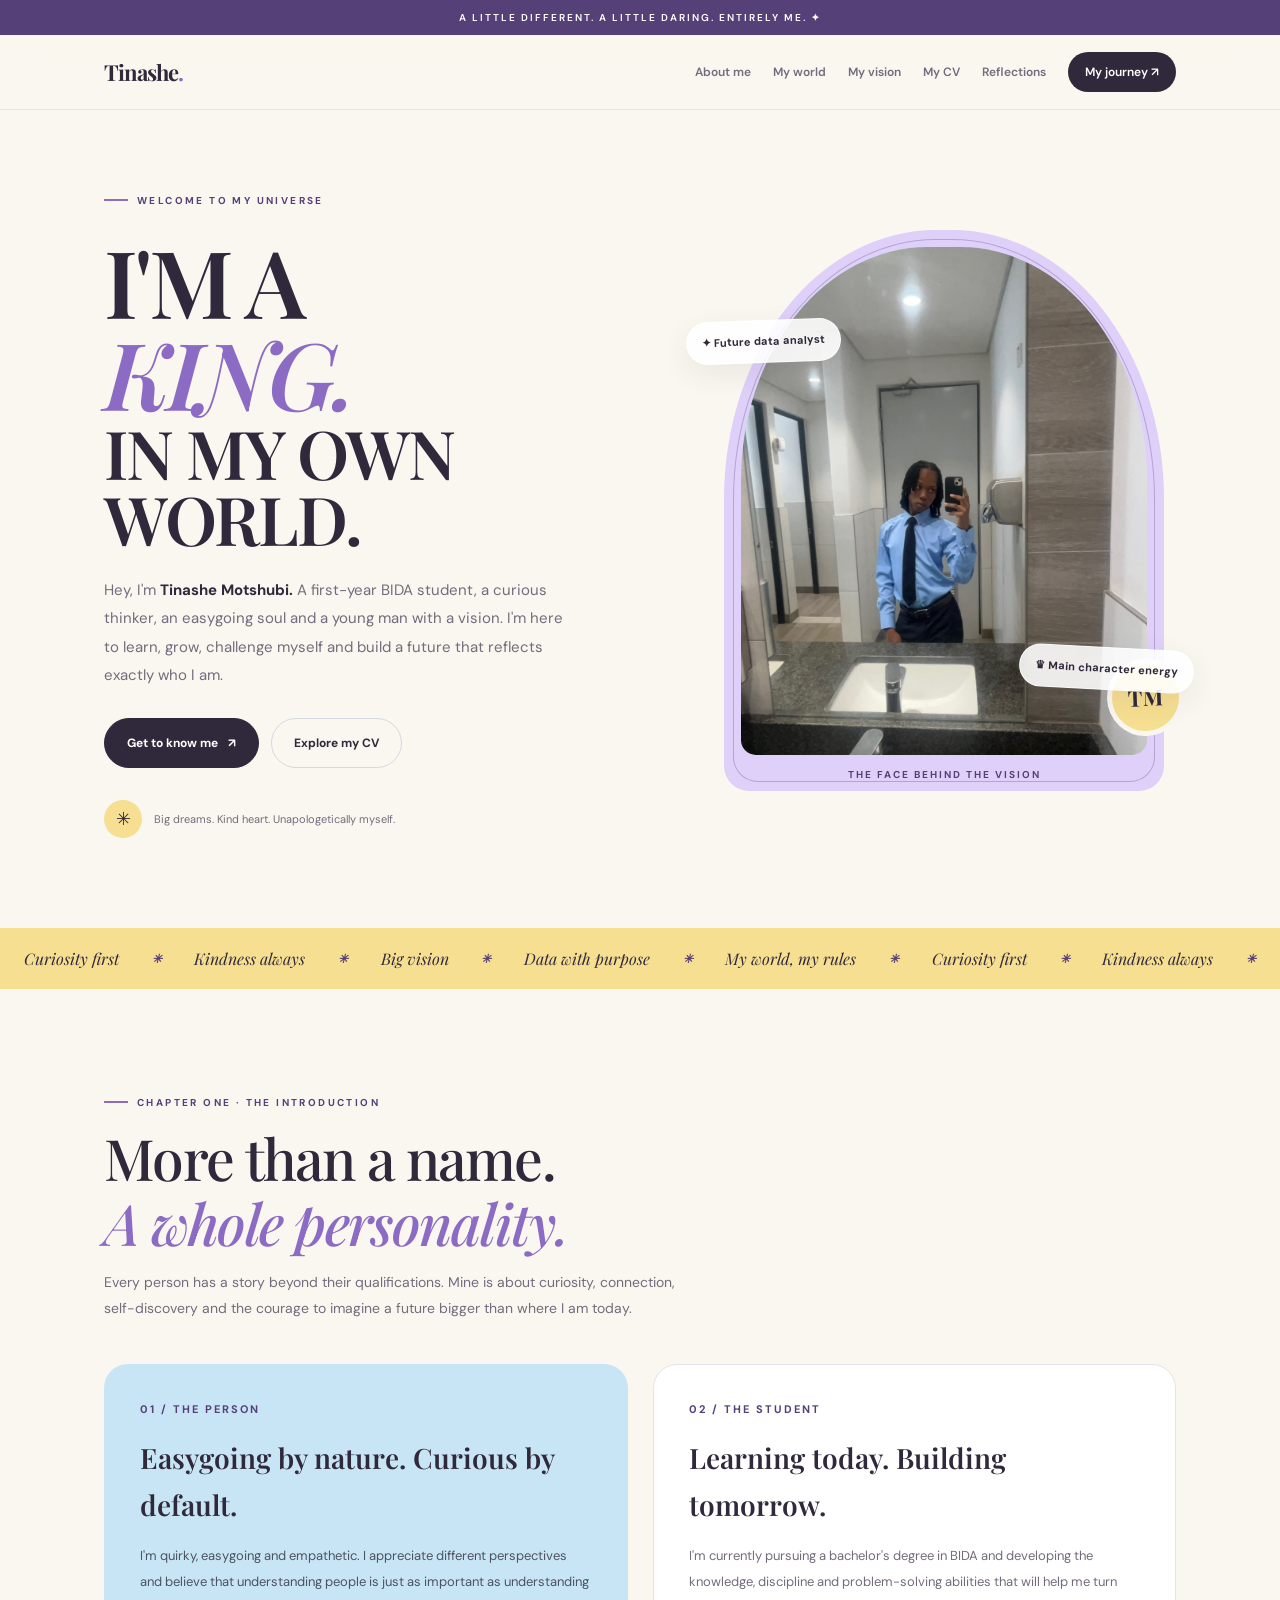
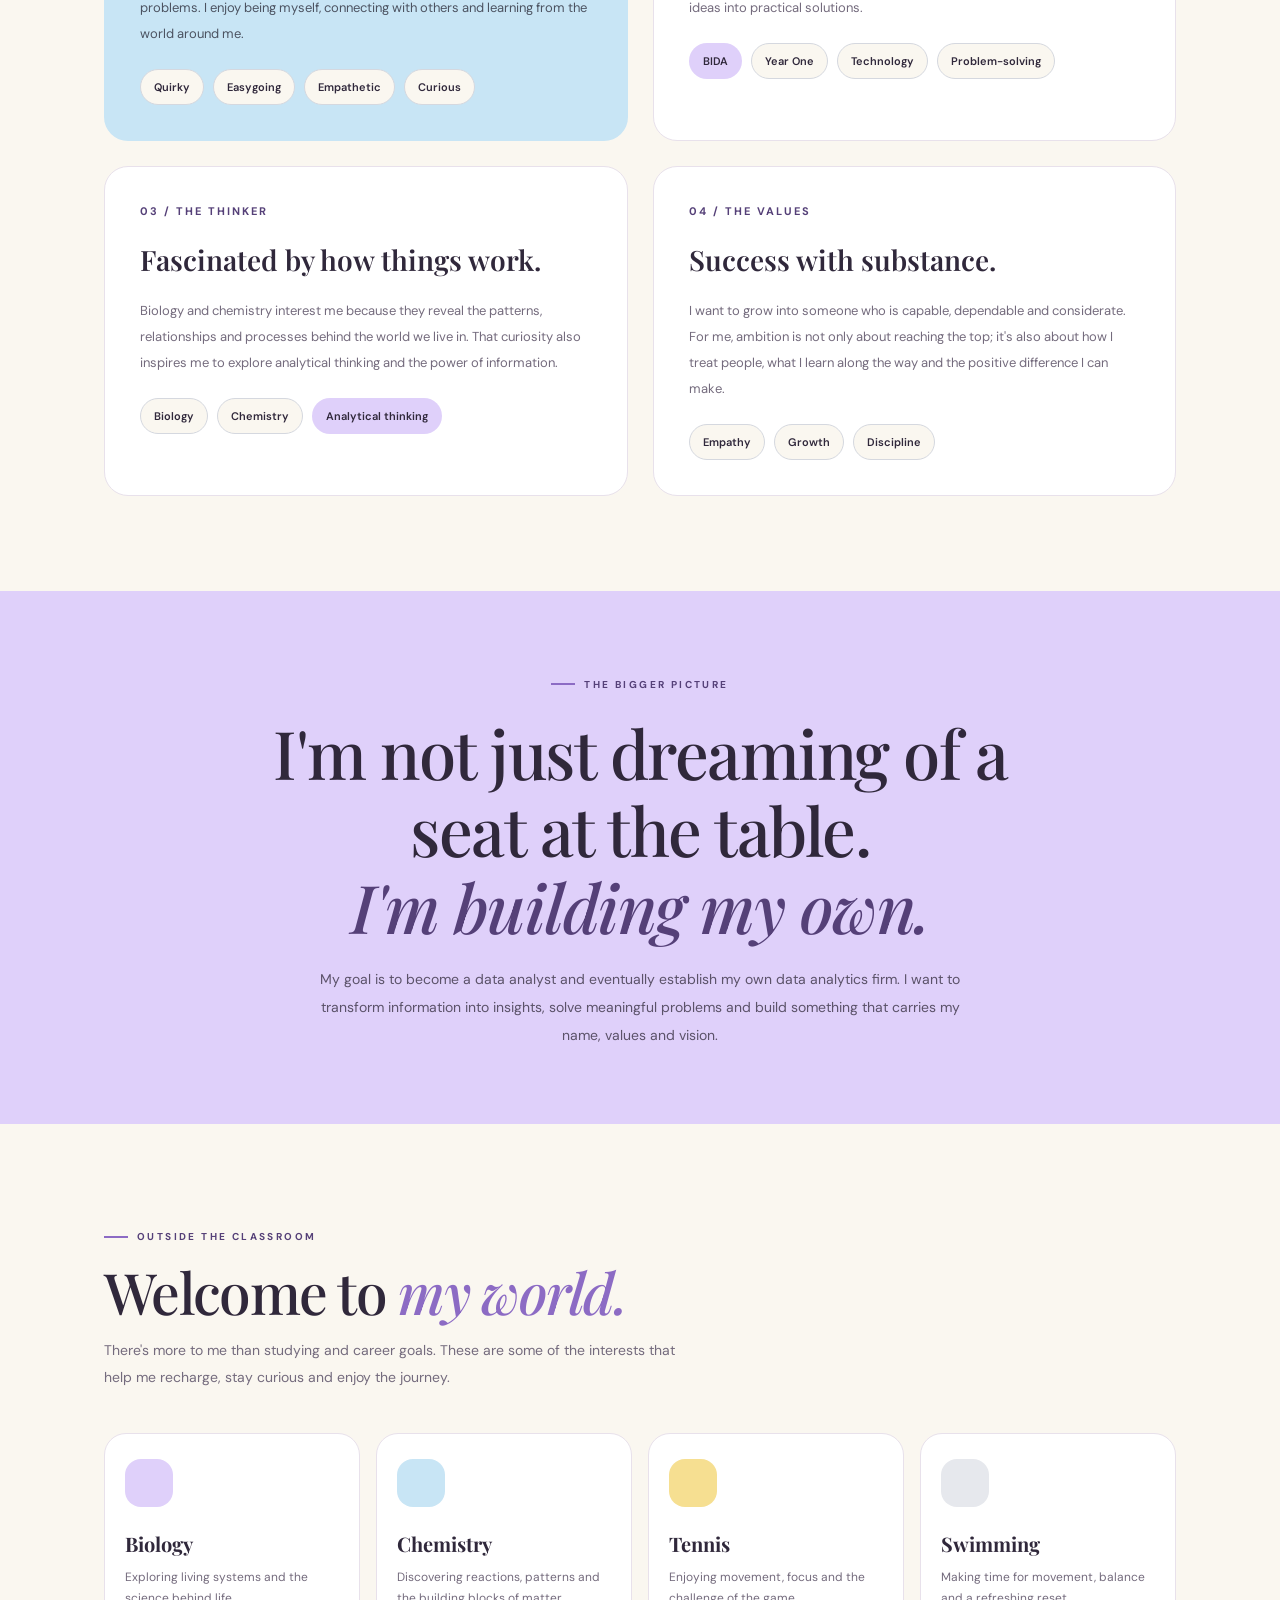
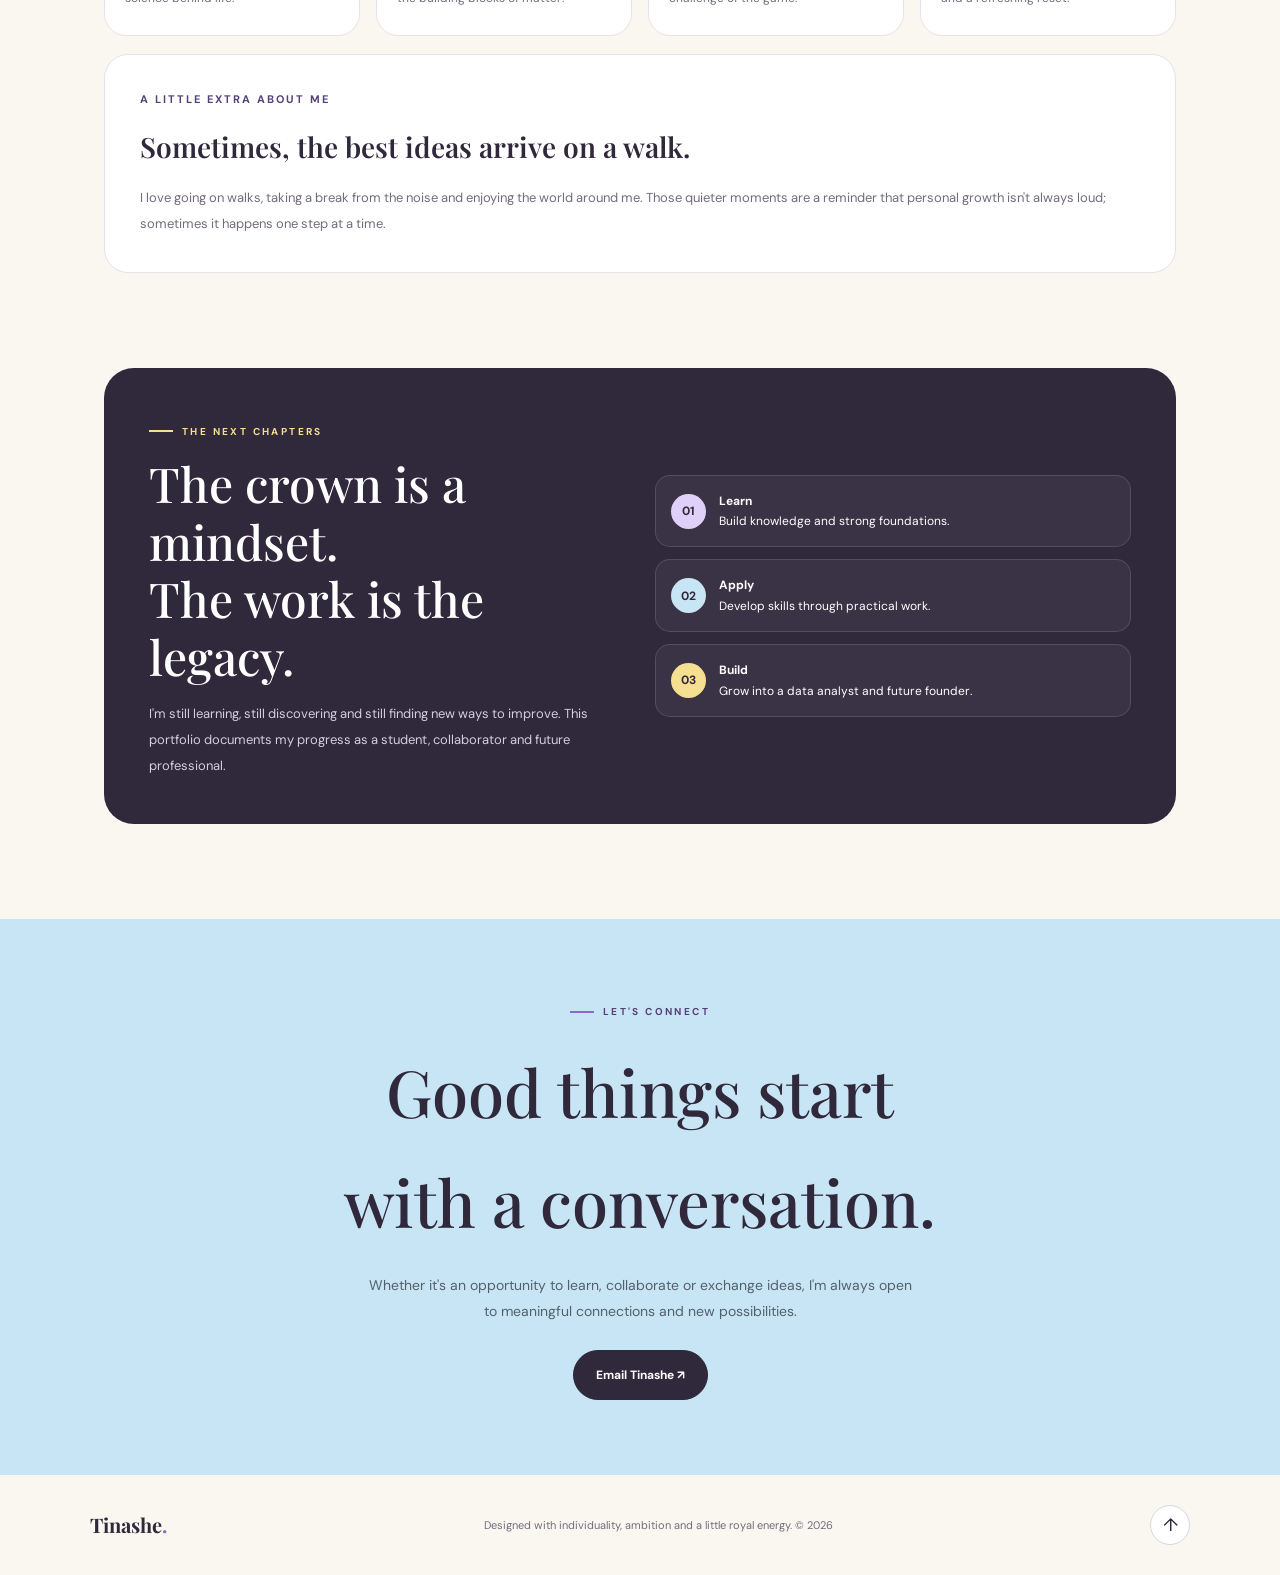
==== commit 8fe59861: "Update index.html" ====
--- a/index.html
+++ b/index.html
@@ -1087,25 +1087,25 @@
 
       <div class="interests-grid">
         <article class="interest-card reveal">
-          <div class="interest-icon">🧬</div>
+          <div class="interest-icon"></div>
           <h3>Biology</h3>
           <p>Exploring living systems and the science behind life.</p>
         </article>
 
         <article class="interest-card reveal">
-          <div class="interest-icon">⚗️</div>
+          <div class="interest-icon"></div>
           <h3>Chemistry</h3>
           <p>Discovering reactions, patterns and the building blocks of matter.</p>
         </article>
 
         <article class="interest-card reveal">
-          <div class="interest-icon">🎾</div>
+          <div class="interest-icon"></div>
           <h3>Tennis</h3>
           <p>Enjoying movement, focus and the challenge of the game.</p>
         </article>
 
         <article class="interest-card reveal">
-          <div class="interest-icon">🏊</div>
+          <div class="interest-icon"></div>
           <h3>Swimming</h3>
           <p>Making time for movement, balance and a refreshing reset.</p>
         </article>
